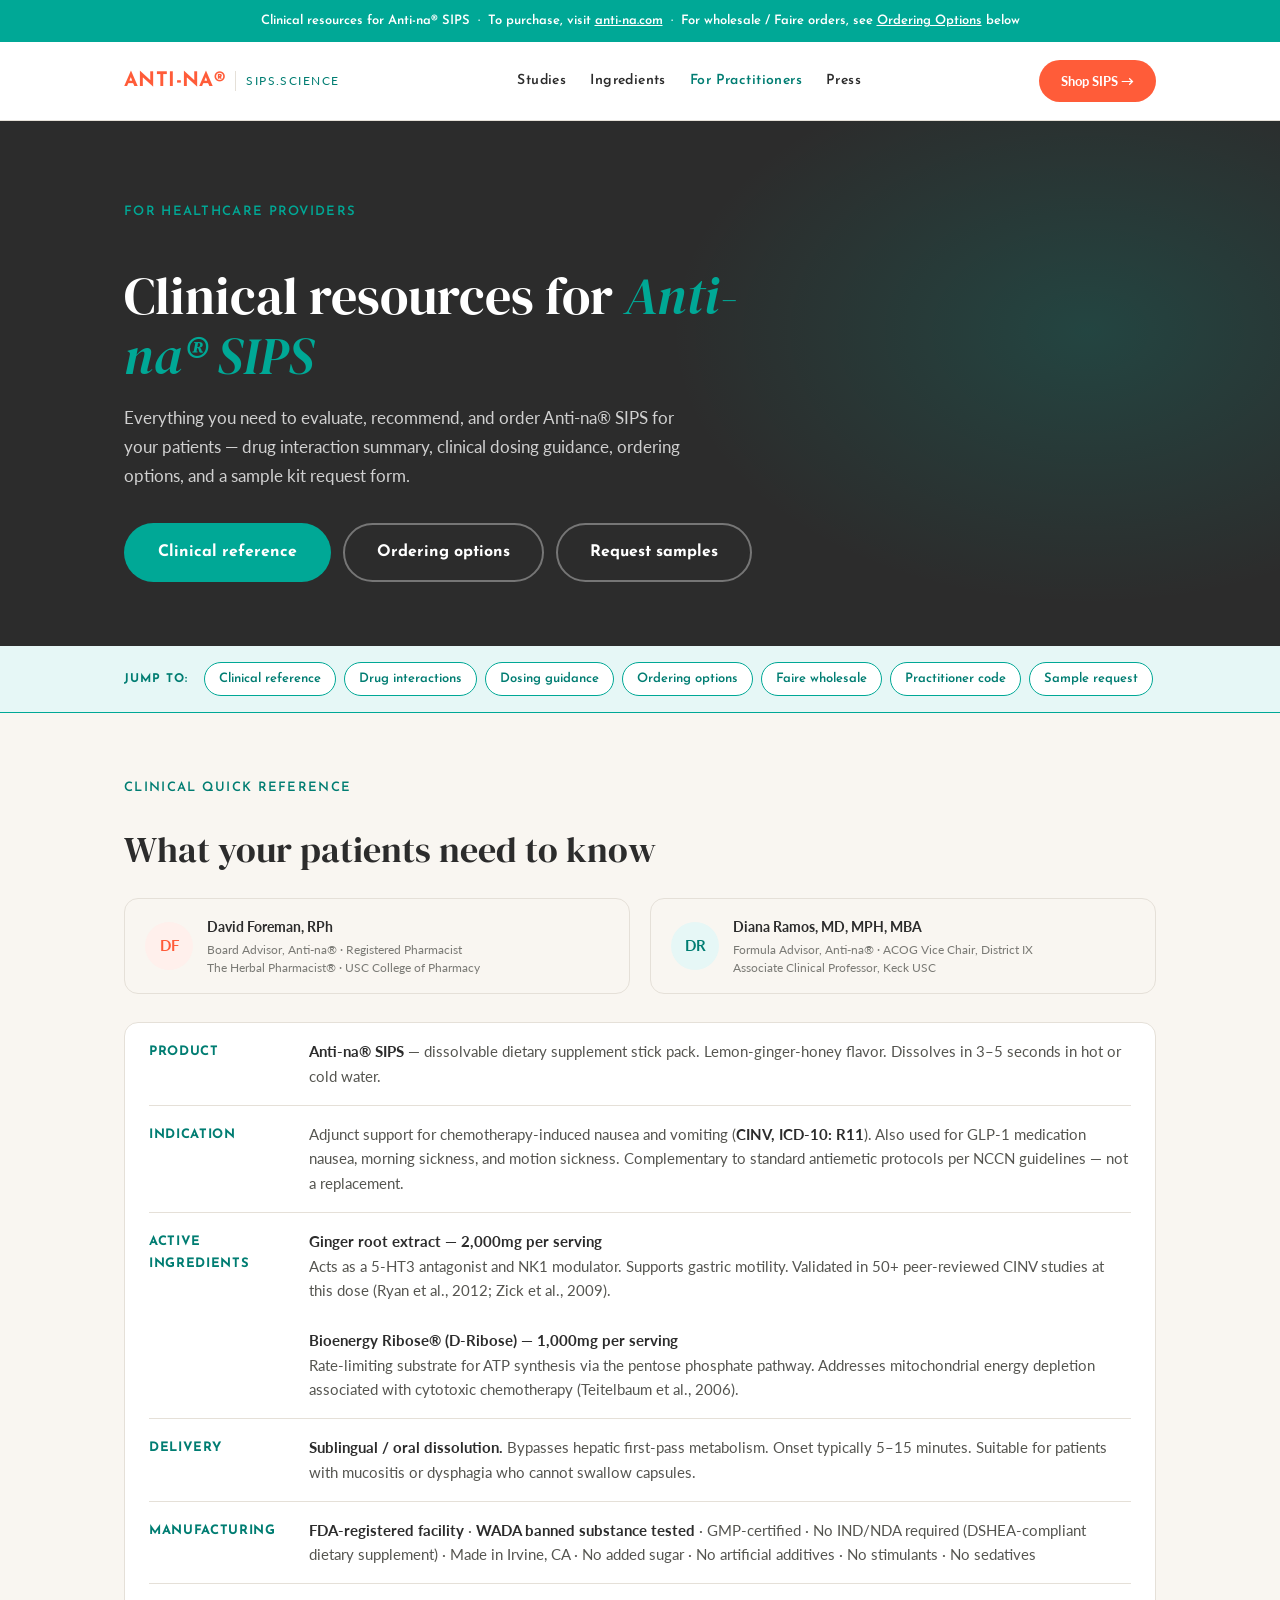
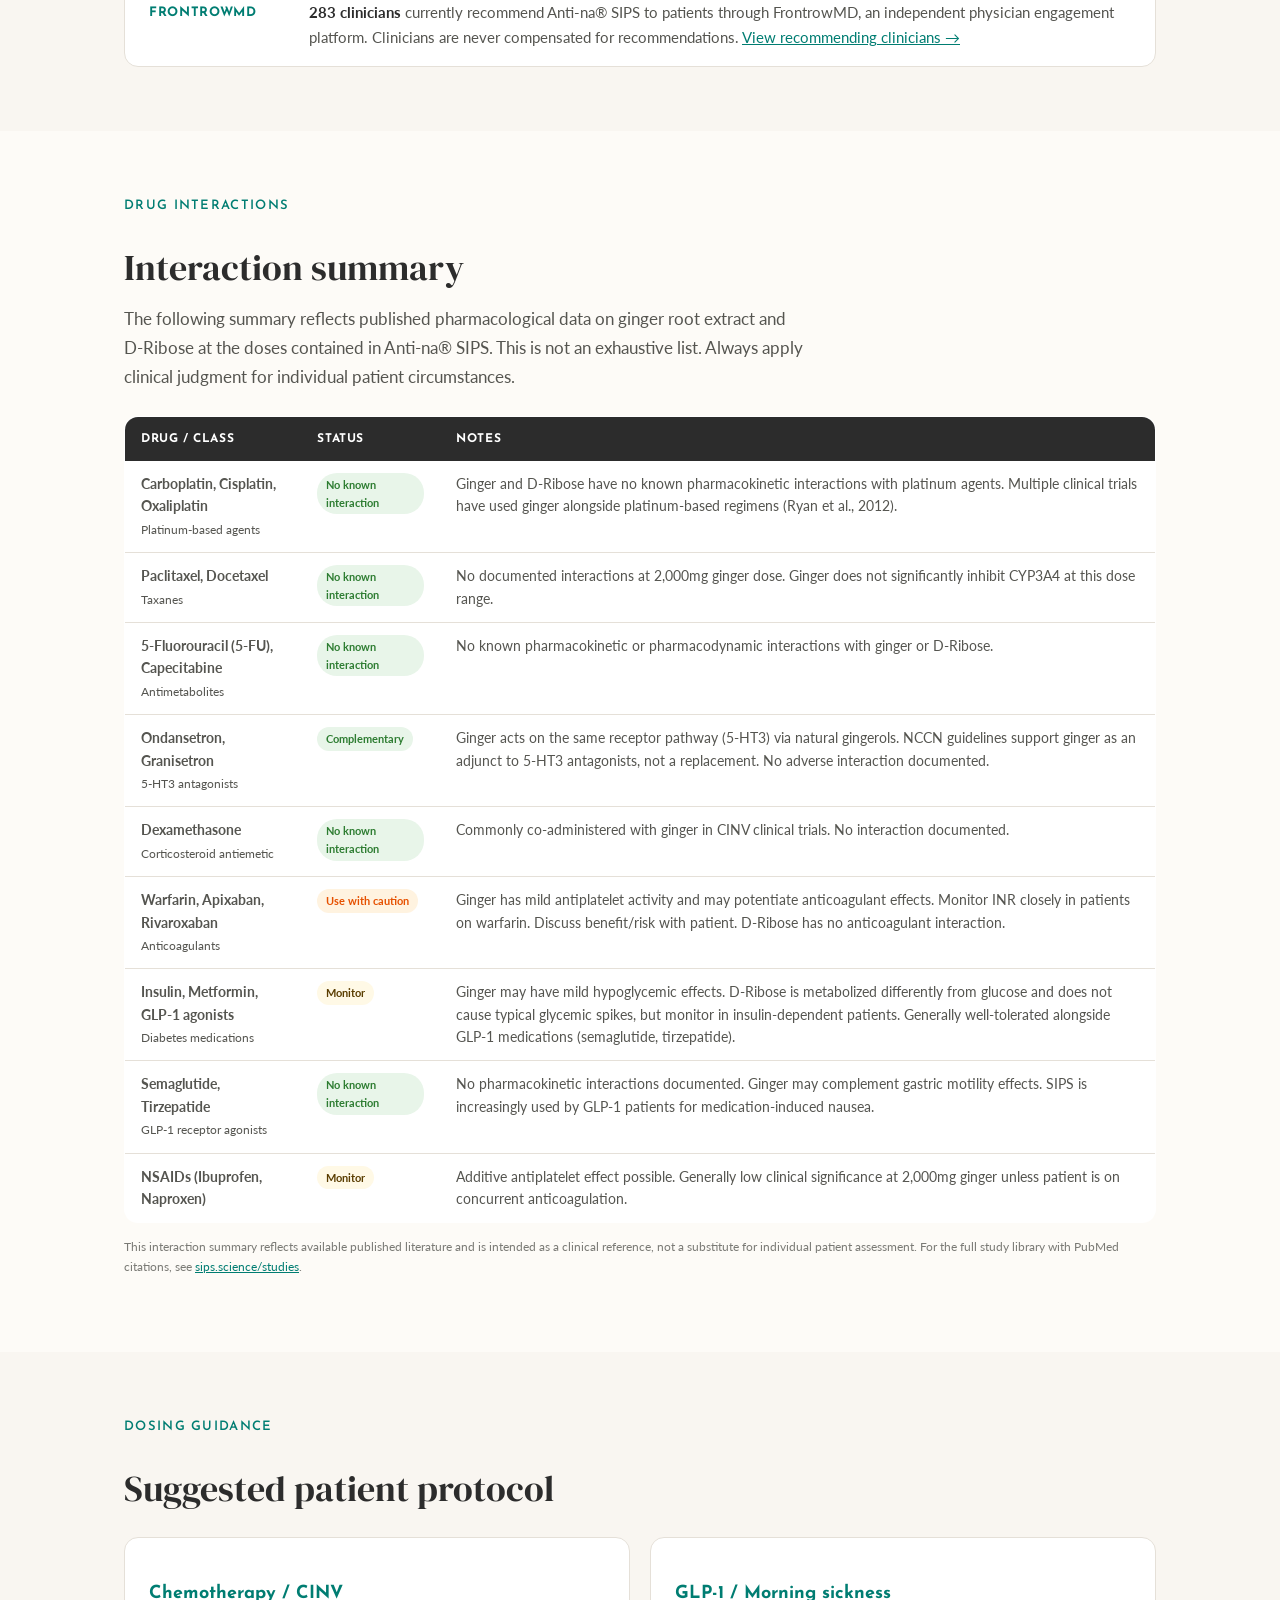
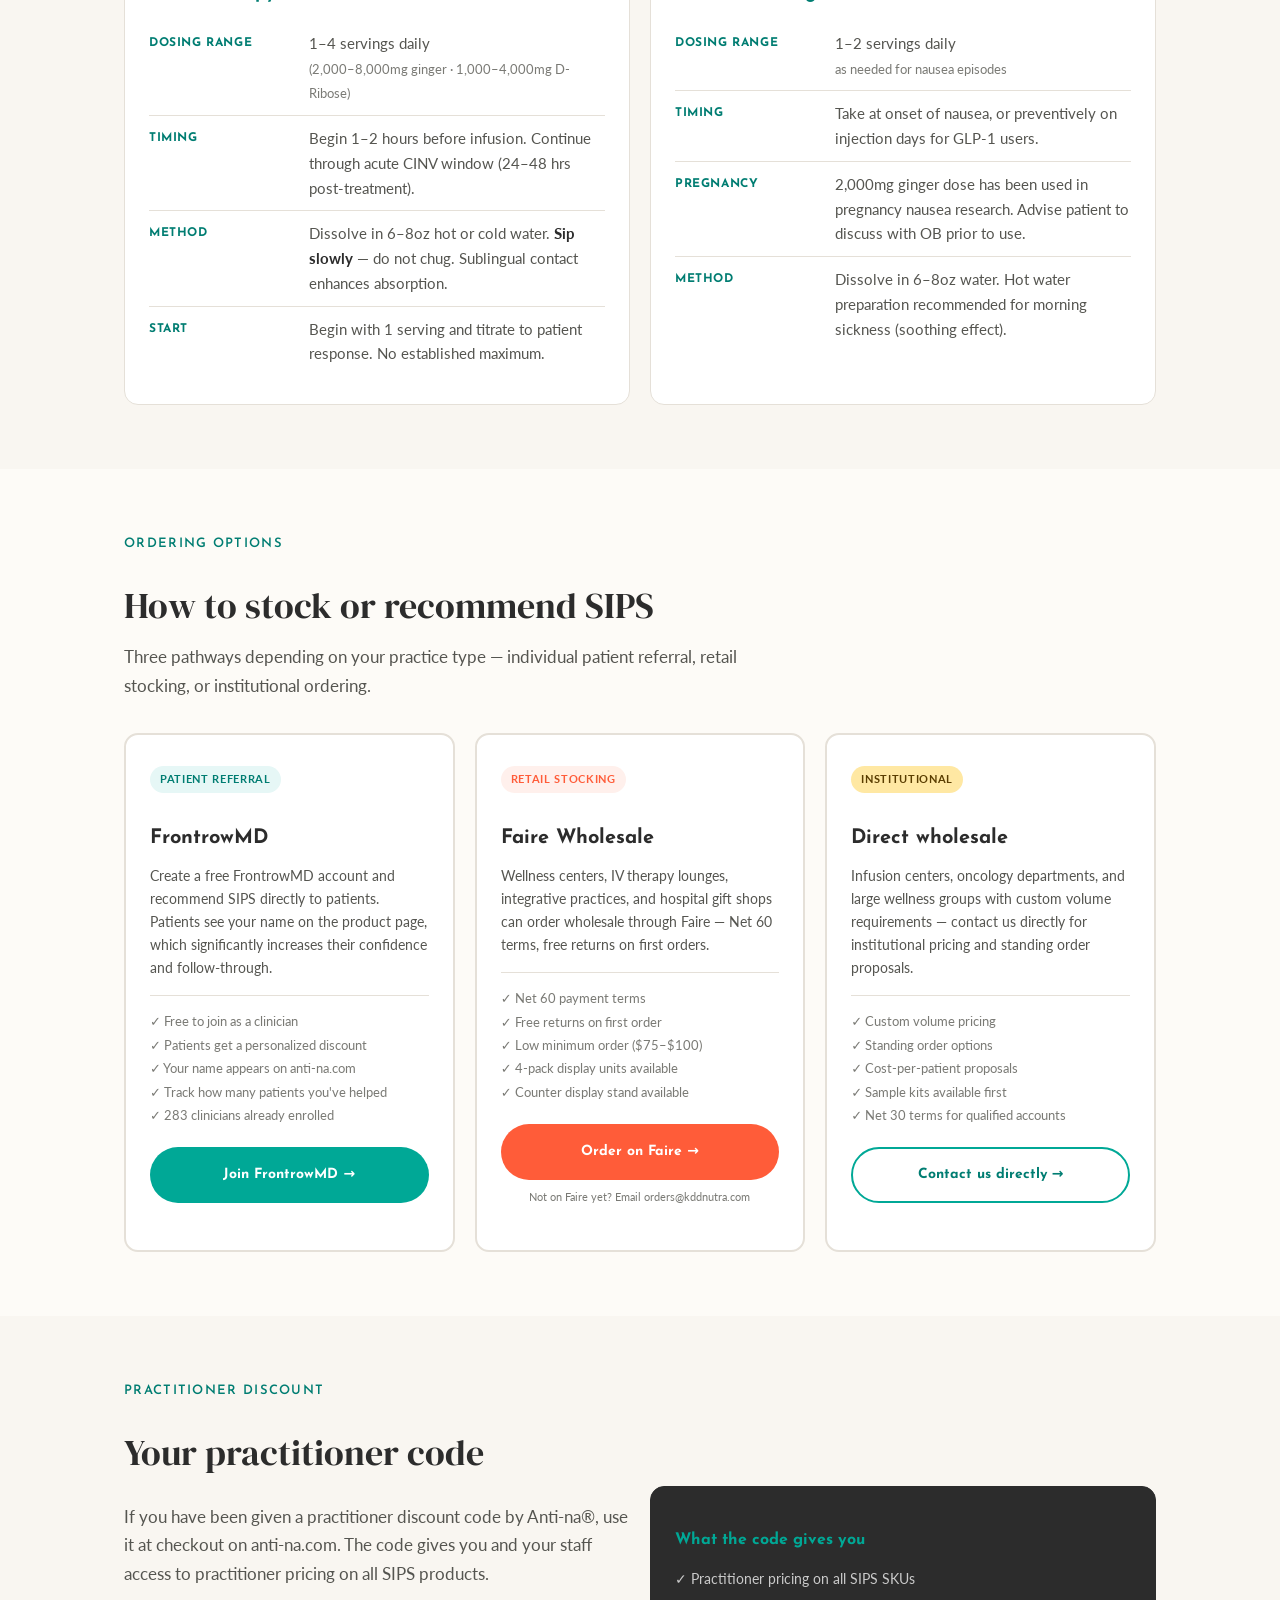
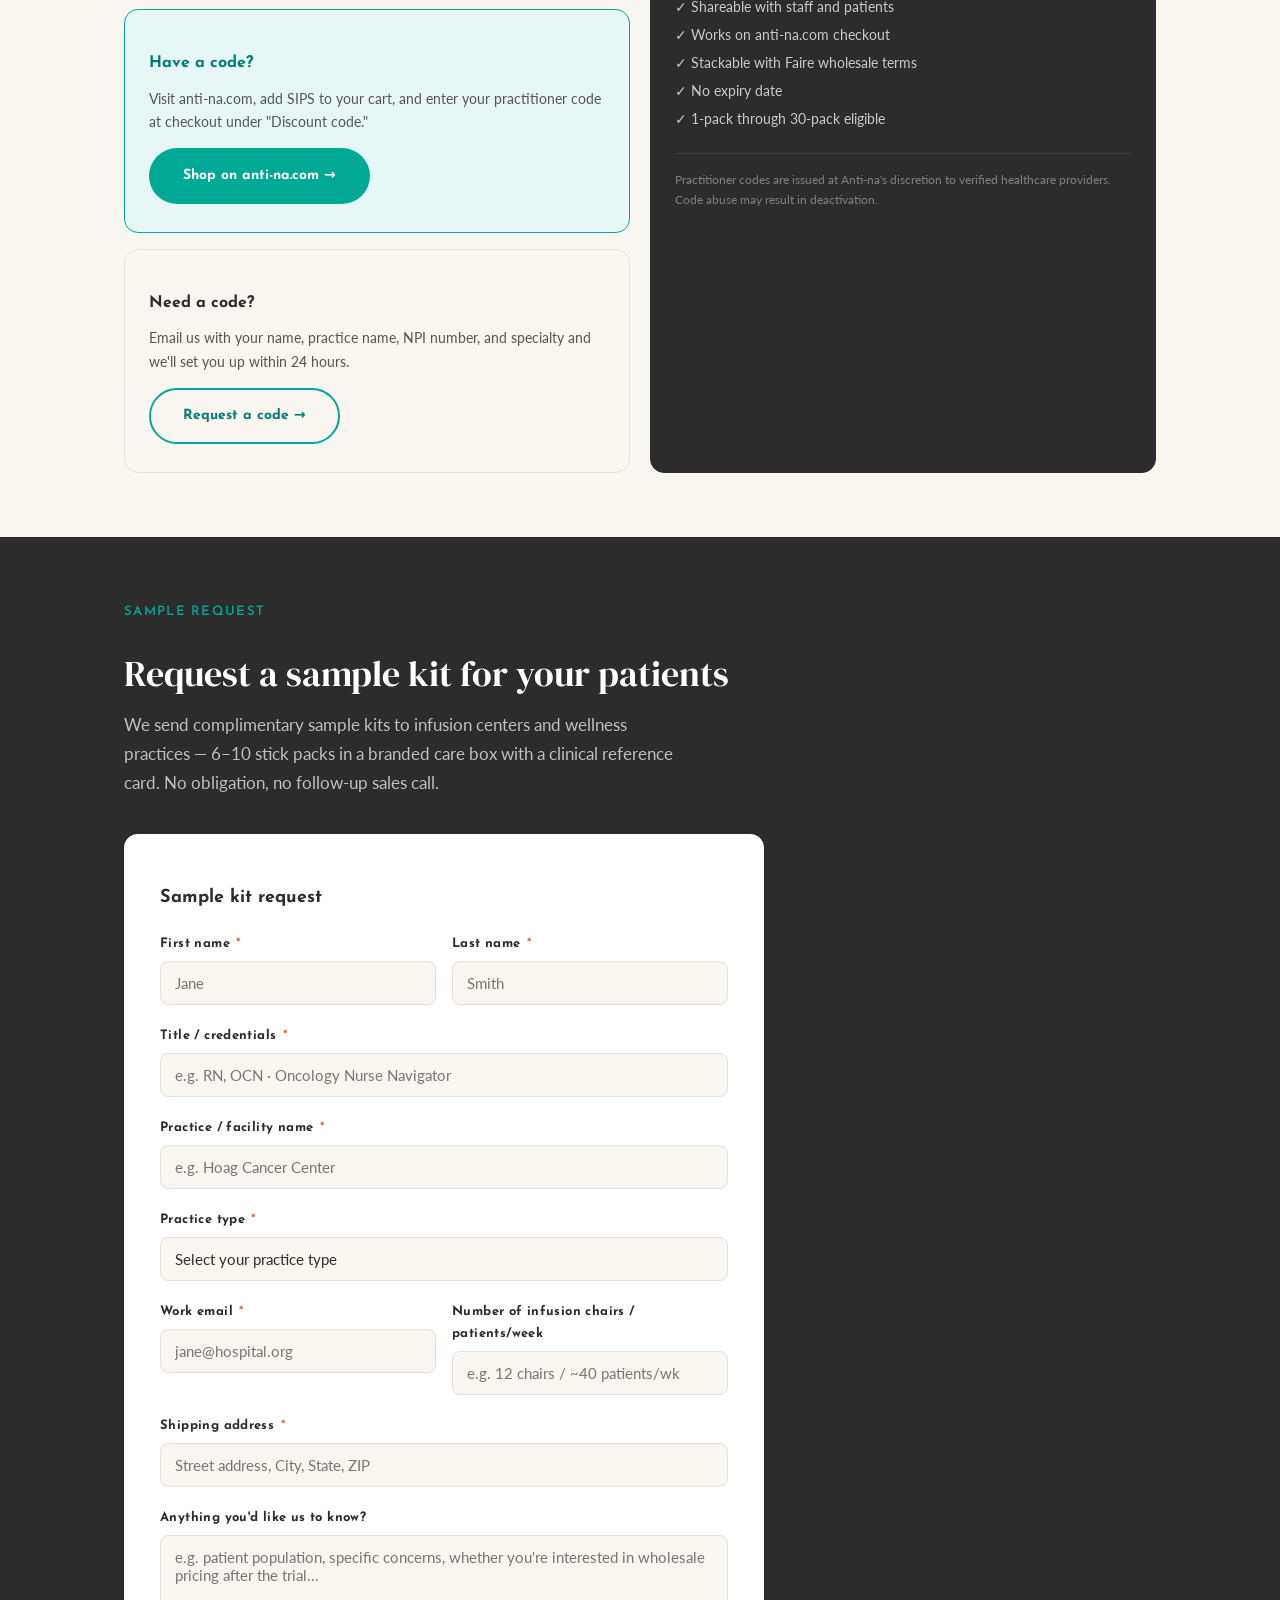
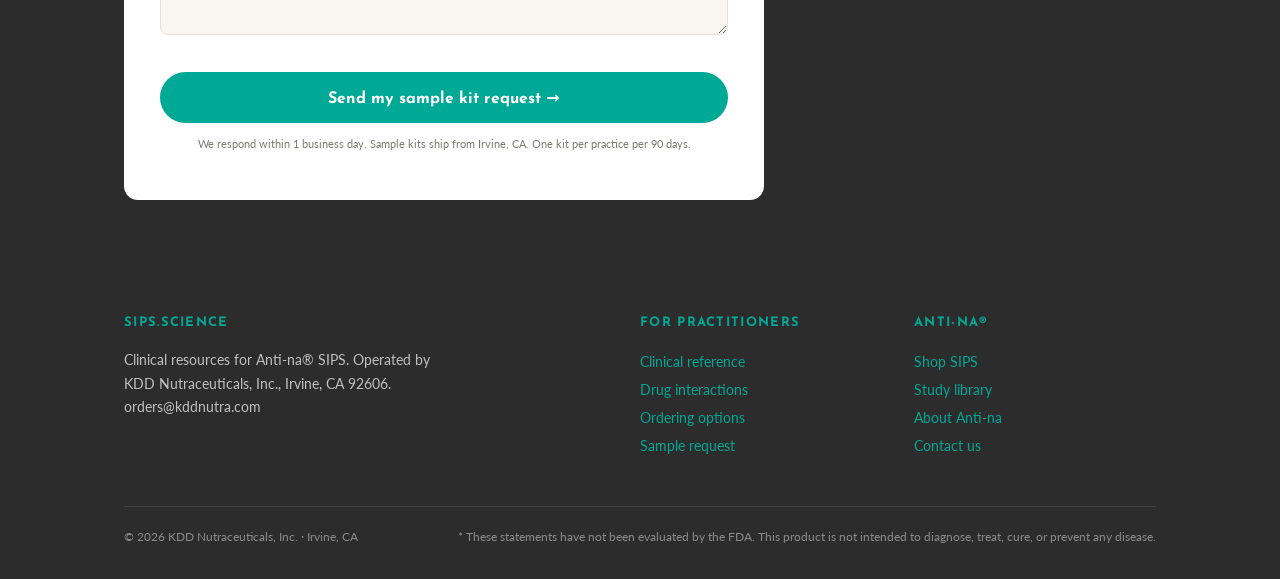
==== pages/for-practitioners.html @ 529b6b03 "Rename for-practitioners.html to pages/for-practitioners.html" ====
<!DOCTYPE html>
<html lang="en">
<head>
<meta charset="UTF-8">
<meta name="viewport" content="width=device-width, initial-scale=1.0">
<title>For Healthcare Practitioners | Anti-na® SIPS Clinical Resources | sips.science</title>
<meta name="description" content="Clinical quick reference, drug interaction summary, dosing guidance, and sample request for Anti-na® SIPS. For oncology nurses, integrative medicine practitioners, and infusion center staff.">
<link rel="canonical" href="https://sips.science/pages/for-practitioners.html">
<meta property="og:title" content="For Healthcare Practitioners | sips.science">
<meta property="og:description" content="Clinical resources for Anti-na® SIPS — drug interactions, dosing guidance, practitioner discount codes, and sample requests for infusion centers and wellness practices.">
<meta property="og:url" content="https://sips.science/pages/for-practitioners.html">
<link rel="preconnect" href="https://fonts.googleapis.com">
<link rel="preconnect" href="https://fonts.gstatic.com" crossorigin>
<link href="https://fonts.googleapis.com/css2?family=DM+Serif+Display:ital@0;1&family=Josefin+Sans:wght@400;600;700&family=Lato:wght@400;700&display=swap" rel="stylesheet">
<link rel="stylesheet" href="../css/brand.css">

<script type="application/ld+json">
{
  "@context": "https://schema.org",
  "@type": "MedicalWebPage",
  "name": "Anti-na SIPS Practitioner Resources",
  "url": "https://sips.science/pages/for-practitioners.html",
  "description": "Clinical reference page for healthcare providers recommending Anti-na SIPS for chemotherapy-induced nausea and fatigue (CINV). Includes dosing, drug interactions, and sample request.",
  "about": {
    "@type": "MedicalCondition",
    "name": "Chemotherapy-induced nausea and vomiting",
    "alternateName": "CINV",
    "code": { "@type": "MedicalCode", "code": "R11", "codingSystem": "ICD-10" }
  },
  "audience": {
    "@type": "MedicalAudience",
    "audienceType": "Clinician"
  }
}
</script>

<style>
  /* ── HERO ── */
  .prac-hero {
    background: var(--charcoal);
    color: var(--white);
    padding: 80px 0 64px;
    position: relative;
    overflow: hidden;
  }
  .prac-hero::before {
    content: '';
    position: absolute; inset: 0;
    background: radial-gradient(ellipse 50% 80% at 85% 40%, rgba(0,168,150,.2) 0%, transparent 65%);
    pointer-events: none;
  }
  .prac-hero h1 {
    color: var(--white);
    font-size: clamp(34px, 5vw, 52px);
    max-width: 680px;
    margin-bottom: 18px;
  }
  .prac-hero h1 em { color: var(--teal); font-style: italic; }
  .prac-hero p {
    font-size: 17px;
    color: rgba(255,255,255,.78);
    max-width: 580px;
    line-height: 1.7;
    margin-bottom: 32px;
  }
  .prac-hero__ctas { display: flex; gap: 12px; flex-wrap: wrap; }

  /* ── QUICK JUMP NAV ── */
  .jump-nav {
    background: var(--teal-light);
    border-bottom: 1px solid var(--teal);
    padding: 16px 0;
  }
  .jump-nav__inner {
    max-width: var(--max-width);
    margin: 0 auto;
    padding: 0 24px;
    display: flex;
    gap: 8px;
    flex-wrap: wrap;
    align-items: center;
  }
  .jump-nav__label {
    font-family: var(--font-sans);
    font-size: 12px;
    font-weight: 700;
    letter-spacing: .08em;
    text-transform: uppercase;
    color: var(--teal-dark);
    margin-right: 8px;
    white-space: nowrap;
  }
  .jump-nav a {
    font-family: var(--font-sans);
    font-size: 13px;
    font-weight: 600;
    color: var(--teal-dark);
    text-decoration: none;
    background: var(--white);
    border: 1px solid var(--teal);
    padding: 5px 14px;
    border-radius: 20px;
    white-space: nowrap;
    transition: all .15s;
  }
  .jump-nav a:hover { background: var(--teal); color: var(--white); }

  /* ── CLINICAL REFERENCE TABLE ── */
  .ref-table { width: 100%; }
  .ref-row {
    display: grid;
    grid-template-columns: 160px 1fr;
    gap: 0;
    border-bottom: 1px solid var(--rule);
    padding: 16px 0;
  }
  .ref-row:last-child { border-bottom: none; }
  .ref-label {
    font-family: var(--font-sans);
    font-size: 13px;
    font-weight: 700;
    color: var(--teal-dark);
    text-transform: uppercase;
    letter-spacing: .05em;
    padding-top: 2px;
    padding-right: 16px;
  }
  .ref-val {
    font-size: 15px;
    color: var(--mid);
    line-height: 1.65;
  }
  .ref-val strong { color: var(--charcoal); }
  @media (max-width: 560px) {
    .ref-row { grid-template-columns: 1fr; gap: 4px; }
  }

  /* ── DRUG INTERACTION TABLE ── */
  .interaction-table {
    width: 100%;
    border-collapse: collapse;
    font-size: 14px;
    background: var(--white);
    border-radius: var(--radius);
    overflow: hidden;
    border: 1.5px solid var(--rule);
  }
  .interaction-table th {
    background: var(--charcoal);
    color: var(--white);
    padding: 12px 16px;
    text-align: left;
    font-family: var(--font-sans);
    font-size: 12px;
    font-weight: 700;
    letter-spacing: .05em;
    text-transform: uppercase;
  }
  .interaction-table td {
    padding: 12px 16px;
    border-bottom: 1px solid var(--rule);
    color: var(--mid);
    vertical-align: top;
    line-height: 1.6;
  }
  .interaction-table tr:last-child td { border-bottom: none; }
  .status-safe {
    display: inline-block;
    background: #E8F5E9;
    color: #2E7D32;
    font-size: 11px;
    font-weight: 700;
    padding: 3px 9px;
    border-radius: 20px;
  }
  .status-caution {
    display: inline-block;
    background: #FFF3E0;
    color: #E65100;
    font-size: 11px;
    font-weight: 700;
    padding: 3px 9px;
    border-radius: 20px;
  }
  .status-monitor {
    display: inline-block;
    background: #FFF9E6;
    color: #5A3D00;
    font-size: 11px;
    font-weight: 700;
    padding: 3px 9px;
    border-radius: 20px;
  }

  /* ── ORDERING OPTIONS ── */
  .order-card {
    border: 2px solid var(--rule);
    border-radius: var(--radius);
    padding: 28px 24px;
    background: var(--white);
    transition: border-color .18s, box-shadow .18s;
  }
  .order-card:hover {
    border-color: var(--teal);
    box-shadow: 0 6px 24px rgba(0,168,150,.1);
  }
  .order-card__badge {
    display: inline-block;
    font-size: 11px;
    font-weight: 700;
    letter-spacing: .06em;
    text-transform: uppercase;
    padding: 4px 10px;
    border-radius: 20px;
    margin-bottom: 14px;
  }
  .order-card__badge--teal { background: var(--teal-light); color: var(--teal-dark); }
  .order-card__badge--orange { background: var(--orange-light); color: var(--orange); }
  .order-card__badge--yellow { background: var(--yellow); color: #5A3D00; }
  .order-card h3 {
    font-size: 20px;
    margin-bottom: 8px;
    font-family: var(--font-sans);
    font-weight: 700;
  }
  .order-card p {
    font-size: 14px;
    color: var(--mid);
    line-height: 1.65;
    margin-bottom: 16px;
  }
  .order-card__details {
    font-size: 13px;
    color: var(--muted);
    line-height: 1.8;
    margin-bottom: 20px;
    padding-top: 14px;
    border-top: 1px solid var(--rule);
  }

  /* ── SAMPLE REQUEST FORM ── */
  .form-section {
    background: var(--charcoal);
    color: var(--white);
    padding: 64px 0;
  }
  .form-wrap {
    background: var(--white);
    border-radius: var(--radius);
    padding: 36px;
    max-width: 640px;
  }
  .form-group {
    margin-bottom: 20px;
  }
  .form-label {
    display: block;
    font-family: var(--font-sans);
    font-size: 13px;
    font-weight: 700;
    color: var(--charcoal);
    margin-bottom: 6px;
    letter-spacing: .03em;
  }
  .form-label .req { color: var(--orange); margin-left: 2px; }
  .form-input, .form-select, .form-textarea {
    width: 100%;
    padding: 12px 14px;
    font-family: var(--font-body);
    font-size: 15px;
    color: var(--charcoal);
    background: var(--cream);
    border: 1.5px solid var(--rule);
    border-radius: var(--radius-sm);
    outline: none;
    transition: border-color .15s;
    -webkit-appearance: none;
  }
  .form-input:focus, .form-select:focus, .form-textarea:focus {
    border-color: var(--teal);
  }
  .form-textarea { min-height: 100px; resize: vertical; }
  .form-grid { display: grid; grid-template-columns: 1fr 1fr; gap: 16px; }
  @media (max-width: 560px) { .form-grid { grid-template-columns: 1fr; } }
  .form-note {
    font-size: 12px;
    color: var(--muted);
    margin-top: 6px;
    line-height: 1.5;
  }
  .form-submit {
    width: 100%;
    padding: 16px;
    background: var(--teal);
    color: var(--white);
    font-family: var(--font-sans);
    font-size: 16px;
    font-weight: 700;
    border: none;
    border-radius: 60px;
    cursor: pointer;
    transition: background .18s;
    margin-top: 8px;
  }
  .form-submit:hover { background: var(--teal-dark); }
  .form-disclaimer {
    font-size: 11px;
    color: var(--muted);
    text-align: center;
    margin-top: 12px;
    line-height: 1.6;
  }

  /* ── ADVISOR COMPACT ── */
  .advisor-compact {
    display: flex;
    gap: 14px;
    align-items: center;
    padding: 16px 20px;
    background: var(--cream);
    border-radius: var(--radius);
    border: 1px solid var(--rule);
  }
  .advisor-compact__avatar {
    width: 48px; height: 48px;
    border-radius: 50%;
    display: flex; align-items: center; justify-content: center;
    font-weight: 700; font-size: 15px; flex-shrink: 0;
  }
  .advisor-compact__name { font-weight: 700; font-size: 14px; margin-bottom: 2px; }
  .advisor-compact__title { font-size: 12px; color: var(--muted); line-height: 1.5; }
</style>
</head>
<body>

<div class="cross-domain-banner">
  Clinical resources for Anti-na® SIPS &nbsp;·&nbsp; To purchase, visit <a href="https://anti-na.com">anti-na.com</a> &nbsp;·&nbsp; For wholesale / Faire orders, see <a href="#ordering">Ordering Options</a> below
</div>

<header class="site-header">
  <div class="site-header__inner">
    <a href="../index.html" class="site-header__logo">
      ANTI-NA®
      <span class="sub">sips.science</span>
    </a>
    <nav class="site-header__nav">
      <a href="studies.html">Studies</a>
      <a href="ingredients.html">Ingredients</a>
      <a href="for-practitioners.html" style="color:var(--teal-dark)">For Practitioners</a>
      <a href="press.html">Press</a>
    </nav>
    <a href="https://anti-na.com/products/anti-na-sips" class="site-header__cta">Shop SIPS →</a>
  </div>
</header>

<!-- HERO -->
<section class="prac-hero">
  <div class="container">
    <span class="eyebrow" style="color:var(--teal)">For healthcare providers</span>
    <h1>Clinical resources for <em>Anti-na® SIPS</em></h1>
    <p>
      Everything you need to evaluate, recommend, and order Anti-na® SIPS for your patients — drug interaction summary, clinical dosing guidance, ordering options, and a sample kit request form.
    </p>
    <div class="prac-hero__ctas">
      <a href="#clinical-reference" class="btn btn--teal">Clinical reference</a>
      <a href="#ordering" class="btn" style="background:transparent;border:2px solid rgba(255,255,255,.35);color:#fff">Ordering options</a>
      <a href="#sample-request" class="btn" style="background:transparent;border:2px solid rgba(255,255,255,.35);color:#fff">Request samples</a>
    </div>
  </div>
</section>

<!-- QUICK JUMP NAV -->
<div class="jump-nav">
  <div class="jump-nav__inner">
    <span class="jump-nav__label">Jump to:</span>
    <a href="#clinical-reference">Clinical reference</a>
    <a href="#drug-interactions">Drug interactions</a>
    <a href="#dosing">Dosing guidance</a>
    <a href="#ordering">Ordering options</a>
    <a href="#faire">Faire wholesale</a>
    <a href="#practitioner-code">Practitioner code</a>
    <a href="#sample-request">Sample request</a>
  </div>
</div>

<!-- CLINICAL REFERENCE -->
<section class="section" id="clinical-reference">
  <div class="container">
    <span class="eyebrow eyebrow--teal">Clinical quick reference</span>
    <h2 style="font-size:36px; margin-bottom:28px;">What your patients need to know</h2>

    <div class="grid-2" style="margin-bottom:28px;">
      <div class="advisor-compact">
        <div class="advisor-compact__avatar" style="background:var(--orange-light);color:var(--orange)">DF</div>
        <div>
          <div class="advisor-compact__name">David Foreman, RPh</div>
          <div class="advisor-compact__title">Board Advisor, Anti-na® · Registered Pharmacist<br>The Herbal Pharmacist® · USC College of Pharmacy</div>
        </div>
      </div>
      <div class="advisor-compact">
        <div class="advisor-compact__avatar" style="background:var(--teal-light);color:var(--teal-dark)">DR</div>
        <div>
          <div class="advisor-compact__name">Diana Ramos, MD, MPH, MBA</div>
          <div class="advisor-compact__title">Formula Advisor, Anti-na® · ACOG Vice Chair, District IX<br>Associate Clinical Professor, Keck USC</div>
        </div>
      </div>
    </div>

    <div class="card" style="padding:0 24px;">
      <div class="ref-table">
        <div class="ref-row">
          <div class="ref-label">Product</div>
          <div class="ref-val"><strong>Anti-na® SIPS</strong> — dissolvable dietary supplement stick pack. Lemon-ginger-honey flavor. Dissolves in 3–5 seconds in hot or cold water.</div>
        </div>
        <div class="ref-row">
          <div class="ref-label">Indication</div>
          <div class="ref-val">Adjunct support for chemotherapy-induced nausea and vomiting (<strong>CINV, ICD-10: R11</strong>). Also used for GLP-1 medication nausea, morning sickness, and motion sickness. Complementary to standard antiemetic protocols per NCCN guidelines — not a replacement.</div>
        </div>
        <div class="ref-row">
          <div class="ref-label">Active ingredients</div>
          <div class="ref-val">
            <strong>Ginger root extract — 2,000mg per serving</strong><br>
            Acts as a 5-HT3 antagonist and NK1 modulator. Supports gastric motility. Validated in 50+ peer-reviewed CINV studies at this dose (Ryan et al., 2012; Zick et al., 2009).<br><br>
            <strong>Bioenergy Ribose® (D-Ribose) — 1,000mg per serving</strong><br>
            Rate-limiting substrate for ATP synthesis via the pentose phosphate pathway. Addresses mitochondrial energy depletion associated with cytotoxic chemotherapy (Teitelbaum et al., 2006).
          </div>
        </div>
        <div class="ref-row">
          <div class="ref-label">Delivery</div>
          <div class="ref-val"><strong>Sublingual / oral dissolution.</strong> Bypasses hepatic first-pass metabolism. Onset typically 5–15 minutes. Suitable for patients with mucositis or dysphagia who cannot swallow capsules.</div>
        </div>
        <div class="ref-row">
          <div class="ref-label">Manufacturing</div>
          <div class="ref-val"><strong>FDA-registered facility</strong> · <strong>WADA banned substance tested</strong> · GMP-certified · No IND/NDA required (DSHEA-compliant dietary supplement) · Made in Irvine, CA · No added sugar · No artificial additives · No stimulants · No sedatives</div>
        </div>
        <div class="ref-row">
          <div class="ref-label">FrontrowMD</div>
          <div class="ref-val"><strong>283 clinicians</strong> currently recommend Anti-na® SIPS to patients through FrontrowMD, an independent physician engagement platform. Clinicians are never compensated for recommendations. <a href="https://anti-na.com/products/anti-na-sips" style="color:var(--teal-dark)">View recommending clinicians →</a></div>
        </div>
      </div>
    </div>
  </div>
</section>

<!-- DRUG INTERACTIONS -->
<section class="section" id="drug-interactions" style="background:var(--cream-2)">
  <div class="container">
    <span class="eyebrow eyebrow--teal">Drug interactions</span>
    <h2 style="font-size:36px; margin-bottom:12px;">Interaction summary</h2>
    <p style="color:var(--mid); margin-bottom:24px; max-width:680px;">The following summary reflects published pharmacological data on ginger root extract and D-Ribose at the doses contained in Anti-na® SIPS. This is not an exhaustive list. Always apply clinical judgment for individual patient circumstances.</p>

    <div style="overflow-x:auto;">
      <table class="interaction-table">
        <thead>
          <tr>
            <th>Drug / Class</th>
            <th>Status</th>
            <th>Notes</th>
          </tr>
        </thead>
        <tbody>
          <tr>
            <td><strong>Carboplatin, Cisplatin, Oxaliplatin</strong><br><small>Platinum-based agents</small></td>
            <td><span class="status-safe">No known interaction</span></td>
            <td>Ginger and D-Ribose have no known pharmacokinetic interactions with platinum agents. Multiple clinical trials have used ginger alongside platinum-based regimens (Ryan et al., 2012).</td>
          </tr>
          <tr>
            <td><strong>Paclitaxel, Docetaxel</strong><br><small>Taxanes</small></td>
            <td><span class="status-safe">No known interaction</span></td>
            <td>No documented interactions at 2,000mg ginger dose. Ginger does not significantly inhibit CYP3A4 at this dose range.</td>
          </tr>
          <tr>
            <td><strong>5-Fluorouracil (5-FU), Capecitabine</strong><br><small>Antimetabolites</small></td>
            <td><span class="status-safe">No known interaction</span></td>
            <td>No known pharmacokinetic or pharmacodynamic interactions with ginger or D-Ribose.</td>
          </tr>
          <tr>
            <td><strong>Ondansetron, Granisetron</strong><br><small>5-HT3 antagonists</small></td>
            <td><span class="status-safe">Complementary</span></td>
            <td>Ginger acts on the same receptor pathway (5-HT3) via natural gingerols. NCCN guidelines support ginger as an adjunct to 5-HT3 antagonists, not a replacement. No adverse interaction documented.</td>
          </tr>
          <tr>
            <td><strong>Dexamethasone</strong><br><small>Corticosteroid antiemetic</small></td>
            <td><span class="status-safe">No known interaction</span></td>
            <td>Commonly co-administered with ginger in CINV clinical trials. No interaction documented.</td>
          </tr>
          <tr>
            <td><strong>Warfarin, Apixaban, Rivaroxaban</strong><br><small>Anticoagulants</small></td>
            <td><span class="status-caution">Use with caution</span></td>
            <td>Ginger has mild antiplatelet activity and may potentiate anticoagulant effects. Monitor INR closely in patients on warfarin. Discuss benefit/risk with patient. D-Ribose has no anticoagulant interaction.</td>
          </tr>
          <tr>
            <td><strong>Insulin, Metformin, GLP-1 agonists</strong><br><small>Diabetes medications</small></td>
            <td><span class="status-monitor">Monitor</span></td>
            <td>Ginger may have mild hypoglycemic effects. D-Ribose is metabolized differently from glucose and does not cause typical glycemic spikes, but monitor in insulin-dependent patients. Generally well-tolerated alongside GLP-1 medications (semaglutide, tirzepatide).</td>
          </tr>
          <tr>
            <td><strong>Semaglutide, Tirzepatide</strong><br><small>GLP-1 receptor agonists</small></td>
            <td><span class="status-safe">No known interaction</span></td>
            <td>No pharmacokinetic interactions documented. Ginger may complement gastric motility effects. SIPS is increasingly used by GLP-1 patients for medication-induced nausea.</td>
          </tr>
          <tr>
            <td><strong>NSAIDs (Ibuprofen, Naproxen)</strong></td>
            <td><span class="status-monitor">Monitor</span></td>
            <td>Additive antiplatelet effect possible. Generally low clinical significance at 2,000mg ginger unless patient is on concurrent anticoagulation.</td>
          </tr>
        </tbody>
      </table>
    </div>
    <p style="font-size:12px; color:var(--muted); margin-top:14px; line-height:1.6;">This interaction summary reflects available published literature and is intended as a clinical reference, not a substitute for individual patient assessment. For the full study library with PubMed citations, see <a href="studies.html" style="color:var(--teal-dark)">sips.science/studies</a>.</p>
  </div>
</section>

<!-- DOSING GUIDANCE -->
<section class="section" id="dosing">
  <div class="container">
    <span class="eyebrow eyebrow--teal">Dosing guidance</span>
    <h2 style="font-size:36px; margin-bottom:28px;">Suggested patient protocol</h2>
    <div class="grid-2">
      <div class="card">
        <h3 style="font-family:var(--font-sans);font-weight:700;font-size:18px;margin-bottom:16px;color:var(--teal-dark)">Chemotherapy / CINV</h3>
        <div class="ref-table" style="font-size:14px;">
          <div class="ref-row" style="padding:10px 0">
            <div class="ref-label" style="font-size:12px;">Dosing range</div>
            <div class="ref-val">1–4 servings daily<br><small style="color:var(--muted)">(2,000–8,000mg ginger · 1,000–4,000mg D-Ribose)</small></div>
          </div>
          <div class="ref-row" style="padding:10px 0">
            <div class="ref-label" style="font-size:12px;">Timing</div>
            <div class="ref-val">Begin 1–2 hours before infusion. Continue through acute CINV window (24–48 hrs post-treatment).</div>
          </div>
          <div class="ref-row" style="padding:10px 0">
            <div class="ref-label" style="font-size:12px;">Method</div>
            <div class="ref-val">Dissolve in 6–8oz hot or cold water. <strong>Sip slowly</strong> — do not chug. Sublingual contact enhances absorption.</div>
          </div>
          <div class="ref-row" style="padding:10px 0;border:none">
            <div class="ref-label" style="font-size:12px;">Start</div>
            <div class="ref-val">Begin with 1 serving and titrate to patient response. No established maximum.</div>
          </div>
        </div>
      </div>
      <div class="card">
        <h3 style="font-family:var(--font-sans);font-weight:700;font-size:18px;margin-bottom:16px;color:var(--teal-dark)">GLP-1 / Morning sickness</h3>
        <div class="ref-table" style="font-size:14px;">
          <div class="ref-row" style="padding:10px 0">
            <div class="ref-label" style="font-size:12px;">Dosing range</div>
            <div class="ref-val">1–2 servings daily<br><small style="color:var(--muted)">as needed for nausea episodes</small></div>
          </div>
          <div class="ref-row" style="padding:10px 0">
            <div class="ref-label" style="font-size:12px;">Timing</div>
            <div class="ref-val">Take at onset of nausea, or preventively on injection days for GLP-1 users.</div>
          </div>
          <div class="ref-row" style="padding:10px 0">
            <div class="ref-label" style="font-size:12px;">Pregnancy</div>
            <div class="ref-val">2,000mg ginger dose has been used in pregnancy nausea research. Advise patient to discuss with OB prior to use.</div>
          </div>
          <div class="ref-row" style="padding:10px 0;border:none">
            <div class="ref-label" style="font-size:12px;">Method</div>
            <div class="ref-val">Dissolve in 6–8oz water. Hot water preparation recommended for morning sickness (soothing effect).</div>
          </div>
        </div>
      </div>
    </div>
  </div>
</section>

<!-- ORDERING OPTIONS -->
<section class="section" id="ordering" style="background:var(--cream-2)">
  <div class="container">
    <span class="eyebrow eyebrow--teal">Ordering options</span>
    <h2 style="font-size:36px; margin-bottom:12px;">How to stock or recommend SIPS</h2>
    <p style="color:var(--mid); margin-bottom:32px; max-width:640px;">Three pathways depending on your practice type — individual patient referral, retail stocking, or institutional ordering.</p>

    <div class="grid-3">

      <div class="order-card">
        <span class="order-card__badge order-card__badge--teal">Patient referral</span>
        <h3>FrontrowMD</h3>
        <p>Create a free FrontrowMD account and recommend SIPS directly to patients. Patients see your name on the product page, which significantly increases their confidence and follow-through.</p>
        <div class="order-card__details">
          ✓ Free to join as a clinician<br>
          ✓ Patients get a personalized discount<br>
          ✓ Your name appears on anti-na.com<br>
          ✓ Track how many patients you've helped<br>
          ✓ 283 clinicians already enrolled
        </div>
        <a href="https://www.thefrontrowhealth.com" class="btn btn--teal" target="_blank" rel="noopener" style="width:100%;justify-content:center;font-size:14px;">Join FrontrowMD →</a>
      </div>

      <div class="order-card" id="faire">
        <span class="order-card__badge order-card__badge--orange">Retail stocking</span>
        <h3>Faire Wholesale</h3>
        <p>Wellness centers, IV therapy lounges, integrative practices, and hospital gift shops can order wholesale through Faire — Net 60 terms, free returns on first orders.</p>
        <div class="order-card__details">
          ✓ Net 60 payment terms<br>
          ✓ Free returns on first order<br>
          ✓ Low minimum order ($75–$100)<br>
          ✓ 4-pack display units available<br>
          ✓ Counter display stand available
        </div>
        <a href="https://www.faire.com/brand/b_anti-na" class="btn btn--orange" target="_blank" rel="noopener" style="width:100%;justify-content:center;font-size:14px;">Order on Faire →</a>
        <p style="font-size:11px;color:var(--muted);text-align:center;margin-top:8px;">Not on Faire yet? Email orders@kddnutra.com</p>
      </div>

      <div class="order-card">
        <span class="order-card__badge order-card__badge--yellow">Institutional</span>
        <h3>Direct wholesale</h3>
        <p>Infusion centers, oncology departments, and large wellness groups with custom volume requirements — contact us directly for institutional pricing and standing order proposals.</p>
        <div class="order-card__details">
          ✓ Custom volume pricing<br>
          ✓ Standing order options<br>
          ✓ Cost-per-patient proposals<br>
          ✓ Sample kits available first<br>
          ✓ Net 30 terms for qualified accounts
        </div>
        <a href="mailto:orders@kddnutra.com?subject=Wholesale inquiry — infusion center" class="btn btn--outline" style="width:100%;justify-content:center;font-size:14px;">Contact us directly →</a>
      </div>

    </div>
  </div>
</section>

<!-- PRACTITIONER CODE -->
<section class="section" id="practitioner-code">
  <div class="container">
    <span class="eyebrow eyebrow--teal">Practitioner discount</span>
    <h2 style="font-size:36px; margin-bottom:12px;">Your practitioner code</h2>
    <div class="grid-2">
      <div>
        <p style="color:var(--mid); margin-bottom:20px;">If you have been given a practitioner discount code by Anti-na®, use it at checkout on anti-na.com. The code gives you and your staff access to practitioner pricing on all SIPS products.</p>
        <div class="card card--teal" style="margin-bottom:16px;">
          <h3 style="font-family:var(--font-sans);font-weight:700;font-size:16px;color:var(--teal-dark);margin-bottom:8px;">Have a code?</h3>
          <p style="font-size:14px;color:var(--mid);margin-bottom:14px;">Visit anti-na.com, add SIPS to your cart, and enter your practitioner code at checkout under "Discount code."</p>
          <a href="https://anti-na.com/products/anti-na-sips" class="btn btn--teal" style="font-size:14px;">Shop on anti-na.com →</a>
        </div>
        <div class="card" style="background:var(--cream);">
          <h3 style="font-family:var(--font-sans);font-weight:700;font-size:16px;margin-bottom:8px;">Need a code?</h3>
          <p style="font-size:14px;color:var(--mid);margin-bottom:14px;">Email us with your name, practice name, NPI number, and specialty and we'll set you up within 24 hours.</p>
          <a href="mailto:orders@kddnutra.com?subject=Practitioner code request" class="btn btn--outline" style="font-size:14px;">Request a code →</a>
        </div>
      </div>
      <div class="card card--dark">
        <h3 style="color:var(--teal);font-family:var(--font-sans);font-size:16px;font-weight:700;margin-bottom:16px;">What the code gives you</h3>
        <div style="font-size:14px;color:rgba(255,255,255,.75);line-height:2;">
          ✓ Practitioner pricing on all SIPS SKUs<br>
          ✓ Shareable with staff and patients<br>
          ✓ Works on anti-na.com checkout<br>
          ✓ Stackable with Faire wholesale terms<br>
          ✓ No expiry date<br>
          ✓ 1-pack through 30-pack eligible<br>
        </div>
        <div style="margin-top:20px;padding-top:16px;border-top:1px solid rgba(255,255,255,.1);font-size:12px;color:rgba(255,255,255,.4);">
          Practitioner codes are issued at Anti-na's discretion to verified healthcare providers. Code abuse may result in deactivation.
        </div>
      </div>
    </div>
  </div>
</section>

<!-- SAMPLE REQUEST FORM -->
<section class="form-section" id="sample-request">
  <div class="container">
    <span class="eyebrow" style="color:var(--teal);margin-bottom:12px;display:block">Sample request</span>
    <h2 style="color:var(--white);font-size:36px;margin-bottom:12px;">Request a sample kit for your patients</h2>
    <p style="color:rgba(255,255,255,.7);max-width:560px;margin-bottom:36px;line-height:1.7;">We send complimentary sample kits to infusion centers and wellness practices — 6–10 stick packs in a branded care box with a clinical reference card. No obligation, no follow-up sales call.</p>

    <div class="form-wrap">
      <h3 style="font-family:var(--font-sans);font-weight:700;font-size:18px;margin-bottom:24px;color:var(--charcoal);">Sample kit request</h3>

      <!-- NOTE: This form uses Formspree — free for up to 50 submissions/month.
           Replace YOUR_FORM_ID with your actual Formspree form ID.
           Sign up free at formspree.io, create a form, get the ID.
           Until then, the mailto fallback will open the user's email client. -->
      <form action="https://formspree.io/f/YOUR_FORM_ID" method="POST"
            onsubmit="return handleSubmit(event)">

        <div class="form-grid">
          <div class="form-group">
            <label class="form-label">First name <span class="req">*</span></label>
            <input type="text" name="first_name" class="form-input" required placeholder="Jane">
          </div>
          <div class="form-group">
            <label class="form-label">Last name <span class="req">*</span></label>
            <input type="text" name="last_name" class="form-input" required placeholder="Smith">
          </div>
        </div>

        <div class="form-group">
          <label class="form-label">Title / credentials <span class="req">*</span></label>
          <input type="text" name="credentials" class="form-input" required placeholder="e.g. RN, OCN · Oncology Nurse Navigator">
        </div>

        <div class="form-group">
          <label class="form-label">Practice / facility name <span class="req">*</span></label>
          <input type="text" name="practice" class="form-input" required placeholder="e.g. Hoag Cancer Center">
        </div>

        <div class="form-group">
          <label class="form-label">Practice type <span class="req">*</span></label>
          <select name="practice_type" class="form-select" required>
            <option value="" disabled selected>Select your practice type</option>
            <option>Cancer infusion center</option>
            <option>Oncology / hematology practice</option>
            <option>Integrative oncology</option>
            <option>Wellness center / medspa</option>
            <option>IV therapy lounge</option>
            <option>Naturopathic / integrative medicine</option>
            <option>OB/GYN practice</option>
            <option>Primary care / internal medicine</option>
            <option>Hospital gift shop / patient services</option>
            <option>Other</option>
          </select>
        </div>

        <div class="form-grid">
          <div class="form-group">
            <label class="form-label">Work email <span class="req">*</span></label>
            <input type="email" name="email" class="form-input" required placeholder="jane@hospital.org">
          </div>
          <div class="form-group">
            <label class="form-label">Number of infusion chairs / patients/week</label>
            <input type="text" name="volume" class="form-input" placeholder="e.g. 12 chairs / ~40 patients/wk">
          </div>
        </div>

        <div class="form-group">
          <label class="form-label">Shipping address <span class="req">*</span></label>
          <input type="text" name="address" class="form-input" required placeholder="Street address, City, State, ZIP">
        </div>

        <div class="form-group">
          <label class="form-label">Anything you'd like us to know?</label>
          <textarea name="notes" class="form-textarea" placeholder="e.g. patient population, specific concerns, whether you're interested in wholesale pricing after the trial..."></textarea>
        </div>

        <input type="hidden" name="_subject" value="Sample kit request — sips.science">
        <input type="hidden" name="_next" value="https://sips.science/pages/thank-you.html">

        <button type="submit" class="form-submit">Send my sample kit request →</button>
        <p class="form-disclaimer">We respond within 1 business day. Sample kits ship from Irvine, CA. One kit per practice per 90 days.</p>
      </form>
    </div>
  </div>
</section>

<!-- FOOTER -->
<footer class="site-footer">
  <div class="container">
    <div class="site-footer__grid">
      <div>
        <div class="site-footer__title">sips.science</div>
        <p style="font-size:14px;line-height:1.7;max-width:340px;">
          Clinical resources for Anti-na® SIPS. Operated by KDD Nutraceuticals, Inc., Irvine, CA 92606.<br>
          orders@kddnutra.com
        </p>
      </div>
      <div>
        <div class="site-footer__title">For practitioners</div>
        <p style="line-height:2;font-size:14px;">
          <a href="#clinical-reference">Clinical reference</a><br>
          <a href="#drug-interactions">Drug interactions</a><br>
          <a href="#ordering">Ordering options</a><br>
          <a href="#sample-request">Sample request</a>
        </p>
      </div>
      <div>
        <div class="site-footer__title">Anti-na®</div>
        <p style="line-height:2;font-size:14px;">
          <a href="https://anti-na.com">Shop SIPS</a><br>
          <a href="studies.html">Study library</a><br>
          <a href="https://anti-na.com/pages/about-us">About Anti-na</a><br>
          <a href="mailto:orders@kddnutra.com">Contact us</a>
        </p>
      </div>
    </div>
    <div class="site-footer__bottom">
      <div>© 2026 KDD Nutraceuticals, Inc. · Irvine, CA</div>
      <div>* These statements have not been evaluated by the FDA. This product is not intended to diagnose, treat, cure, or prevent any disease.</div>
    </div>
  </div>
</footer>

<script>
function handleSubmit(e) {
  const formId = document.querySelector('form').action;
  if (formId.includes('YOUR_FORM_ID')) {
    e.preventDefault();
    const name = document.querySelector('[name="first_name"]').value;
    const practice = document.querySelector('[name="practice"]').value;
    const email = document.querySelector('[name="email"]').value;
    const address = document.querySelector('[name="address"]').value;
    const type = document.querySelector('[name="practice_type"]').value;
    window.location.href = `mailto:orders@kddnutra.com?subject=Sample kit request — ${practice}&body=Name: ${name}%0APractice: ${practice}%0AType: ${type}%0AEmail: ${email}%0AAddress: ${address}`;
    return false;
  }
  return true;
}
</script>

</body>
</html>
---- css/brand.css ----
/* ═══════════════════════════════════════════════════════════
   ANTI-NA® / SIPS.SCIENCE — SHARED BRAND STYLESHEET
   
   This file is the single source of truth for colors, fonts,
   and spacing across anti-na.com (Liquid sections) and
   sips.science (static pages).
   
   If a brand color changes, change it here once.
═══════════════════════════════════════════════════════════ */

:root {
  /* ── CORE PALETTE — from Anti-na brand color document ── */
  --teal:         #00A896;
  --teal-dark:    #007D72;
  --teal-light:   #E6F7F6;

  --orange:       #FF5C39;
  --orange-dark:  #E04E2E;
  --orange-light: #FFF0EC;

  --yellow:       #FFE8A3;
  --yellow-light: #FFF9E6;

  --cream:        #F9F6F1;
  --cream-2:      #FDFBF7;

  --charcoal:     #2C2C2C;
  --mid:          #555550;
  --muted:        #7A7A75;
  --rule:         #E5E0D8;
  --white:        #FFFFFF;

  /* ── FONTS ── */
  --font-serif: 'DM Serif Display', Georgia, serif;
  --font-sans:  'Josefin Sans', 'Inter', system-ui, sans-serif;
  --font-body:  'Lato', 'Inter', system-ui, sans-serif;

  /* ── SPACING / RADIUS ── */
  --radius:    14px;
  --radius-sm: 8px;
  --max-width: 1080px;
}

/* ═══════════════════════════════════════════════════════════
   SIPS.SCIENCE POSITIONING NOTE:

   anti-na.com  = SELLS  → warm, cream/yellow heavy, emotional
   sips.science = PROVES → same palette, but teal/charcoal heavy,
                            more whitespace, citation-forward

   Both share: cream base, charcoal text, teal accent, orange CTA,
   same font family. sips.science just leans cooler/cleaner.
═══════════════════════════════════════════════════════════ */

* { box-sizing: border-box; }

body {
  font-family: var(--font-body);
  background: var(--cream);
  color: var(--charcoal);
  font-size: 17px;
  line-height: 1.7;
  margin: 0;
  -webkit-font-smoothing: antialiased;
}

h1, h2, h3 {
  font-family: var(--font-serif);
  font-weight: 400;
  color: var(--charcoal);
  line-height: 1.15;
}

a { color: var(--teal-dark); text-decoration: underline; }
a:hover { color: var(--teal); }

img { max-width: 100%; height: auto; display: block; }

/* ── LAYOUT ── */
.container {
  max-width: var(--max-width);
  margin: 0 auto;
  padding: 0 24px;
}

.section { padding: 64px 0; }
.section--tight { padding: 40px 0; }

@media (max-width: 640px) {
  .section { padding: 44px 0; }
  body { font-size: 16px; }
}

/* ── HEADER (shared across sips.science pages) ── */
.site-header {
  background: var(--white);
  border-bottom: 1px solid var(--rule);
  padding: 18px 0;
}
.site-header__inner {
  max-width: var(--max-width);
  margin: 0 auto;
  padding: 0 24px;
  display: flex;
  align-items: center;
  justify-content: space-between;
  flex-wrap: wrap;
  gap: 16px;
}
.site-header__logo {
  font-family: var(--font-sans);
  font-weight: 700;
  font-size: 20px;
  color: var(--orange);
  letter-spacing: .02em;
  text-decoration: none;
  display: flex;
  align-items: center;
  gap: 10px;
}
.site-header__logo .sub {
  font-family: var(--font-body);
  font-weight: 400;
  font-size: 12px;
  color: var(--teal-dark);
  letter-spacing: .12em;
  text-transform: uppercase;
  border-left: 1px solid var(--rule);
  padding-left: 10px;
}
.site-header__nav {
  display: flex;
  gap: 24px;
  flex-wrap: wrap;
  font-family: var(--font-sans);
  font-size: 14px;
  font-weight: 600;
}
.site-header__nav a {
  color: var(--charcoal);
  text-decoration: none;
  letter-spacing: .03em;
}
.site-header__nav a:hover { color: var(--teal-dark); }
.site-header__cta {
  background: var(--orange);
  color: var(--white) !important;
  padding: 10px 22px;
  border-radius: 60px;
  font-size: 13px;
  font-weight: 700;
  text-decoration: none !important;
  white-space: nowrap;
}
.site-header__cta:hover { background: var(--orange-dark); }

/* ── FOOTER (shared) ── */
.site-footer {
  background: var(--charcoal);
  color: rgba(255,255,255,.7);
  padding: 48px 0 32px;
  font-size: 14px;
}
.site-footer a {
  color: var(--teal);
  text-decoration: none;
}
.site-footer a:hover { text-decoration: underline; }
.site-footer__grid {
  display: grid;
  grid-template-columns: 2fr 1fr 1fr;
  gap: 32px;
  margin-bottom: 32px;
}
@media (max-width: 640px) {
  .site-footer__grid { grid-template-columns: 1fr; gap: 24px; }
}
.site-footer__title {
  font-family: var(--font-sans);
  font-weight: 700;
  font-size: 13px;
  letter-spacing: .1em;
  text-transform: uppercase;
  color: var(--teal);
  margin-bottom: 12px;
}
.site-footer__bottom {
  border-top: 1px solid rgba(255,255,255,.1);
  padding-top: 20px;
  font-size: 12px;
  color: rgba(255,255,255,.45);
  display: flex;
  justify-content: space-between;
  flex-wrap: wrap;
  gap: 12px;
}

/* ── REUSABLE COMPONENTS ── */

/* Eyebrow label */
.eyebrow {
  font-family: var(--font-sans);
  font-size: 13px;
  font-weight: 600;
  letter-spacing: .1em;
  text-transform: uppercase;
  color: var(--muted);
  display: block;
  margin-bottom: 12px;
}
.eyebrow--teal { color: var(--teal-dark); }

/* Buttons */
.btn {
  display: inline-flex;
  align-items: center;
  justify-content: center;
  gap: 8px;
  font-family: var(--font-sans);
  font-weight: 700;
  font-size: 16px;
  padding: 14px 32px;
  border-radius: 60px;
  text-decoration: none;
  border: 2px solid transparent;
  transition: all .18s ease;
  white-space: nowrap;
}
.btn--orange { background: var(--orange); color: var(--white); }
.btn--orange:hover { background: var(--orange-dark); }
.btn--teal { background: var(--teal); color: var(--white); }
.btn--teal:hover { background: var(--teal-dark); }
.btn--outline {
  background: transparent;
  border-color: var(--teal);
  color: var(--teal-dark);
}
.btn--outline:hover { background: var(--teal-light); }

/* Cards */
.card {
  background: var(--white);
  border: 1.5px solid var(--rule);
  border-radius: var(--radius);
  padding: 28px 24px;
}
.card--cream { background: var(--cream); }
.card--teal { background: var(--teal-light); border-color: var(--teal); }
.card--dark { background: var(--charcoal); color: var(--white); border-color: var(--charcoal); }
.card--dark p, .card--dark li { color: rgba(255,255,255,.78); }

/* Citation badge — used throughout sips.science */
.citation {
  display: inline-block;
  font-size: 13px;
  font-family: var(--font-body);
  color: var(--teal-dark);
  background: var(--teal-light);
  border-radius: var(--radius-sm);
  padding: 6px 12px;
  line-height: 1.5;
}

/* Grids */
.grid-2 { display: grid; grid-template-columns: 1fr 1fr; gap: 20px; }
.grid-3 { display: grid; grid-template-columns: 1fr 1fr 1fr; gap: 20px; }
@media (max-width: 680px) {
  .grid-2, .grid-3 { grid-template-columns: 1fr; }
}

/* Tables — for study library */
table.study-table {
  width: 100%;
  border-collapse: collapse;
  font-size: 14px;
  background: var(--white);
  border-radius: var(--radius);
  overflow: hidden;
}
table.study-table th {
  background: var(--charcoal);
  color: var(--white);
  text-align: left;
  padding: 12px 16px;
  font-family: var(--font-sans);
  font-weight: 600;
  font-size: 13px;
}
table.study-table td {
  padding: 12px 16px;
  border-bottom: 1px solid var(--rule);
  color: var(--mid);
}
table.study-table tr:last-child td { border-bottom: none; }
table.study-table a { color: var(--teal-dark); }

/* Cross-domain banner — appears on sips.science pages */
.cross-domain-banner {
  background: var(--teal);
  color: var(--white);
  text-align: center;
  padding: 10px 20px;
  font-family: var(--font-sans);
  font-size: 13px;
  font-weight: 600;
}
.cross-domain-banner a {
  color: var(--white);
  text-decoration: underline;
}
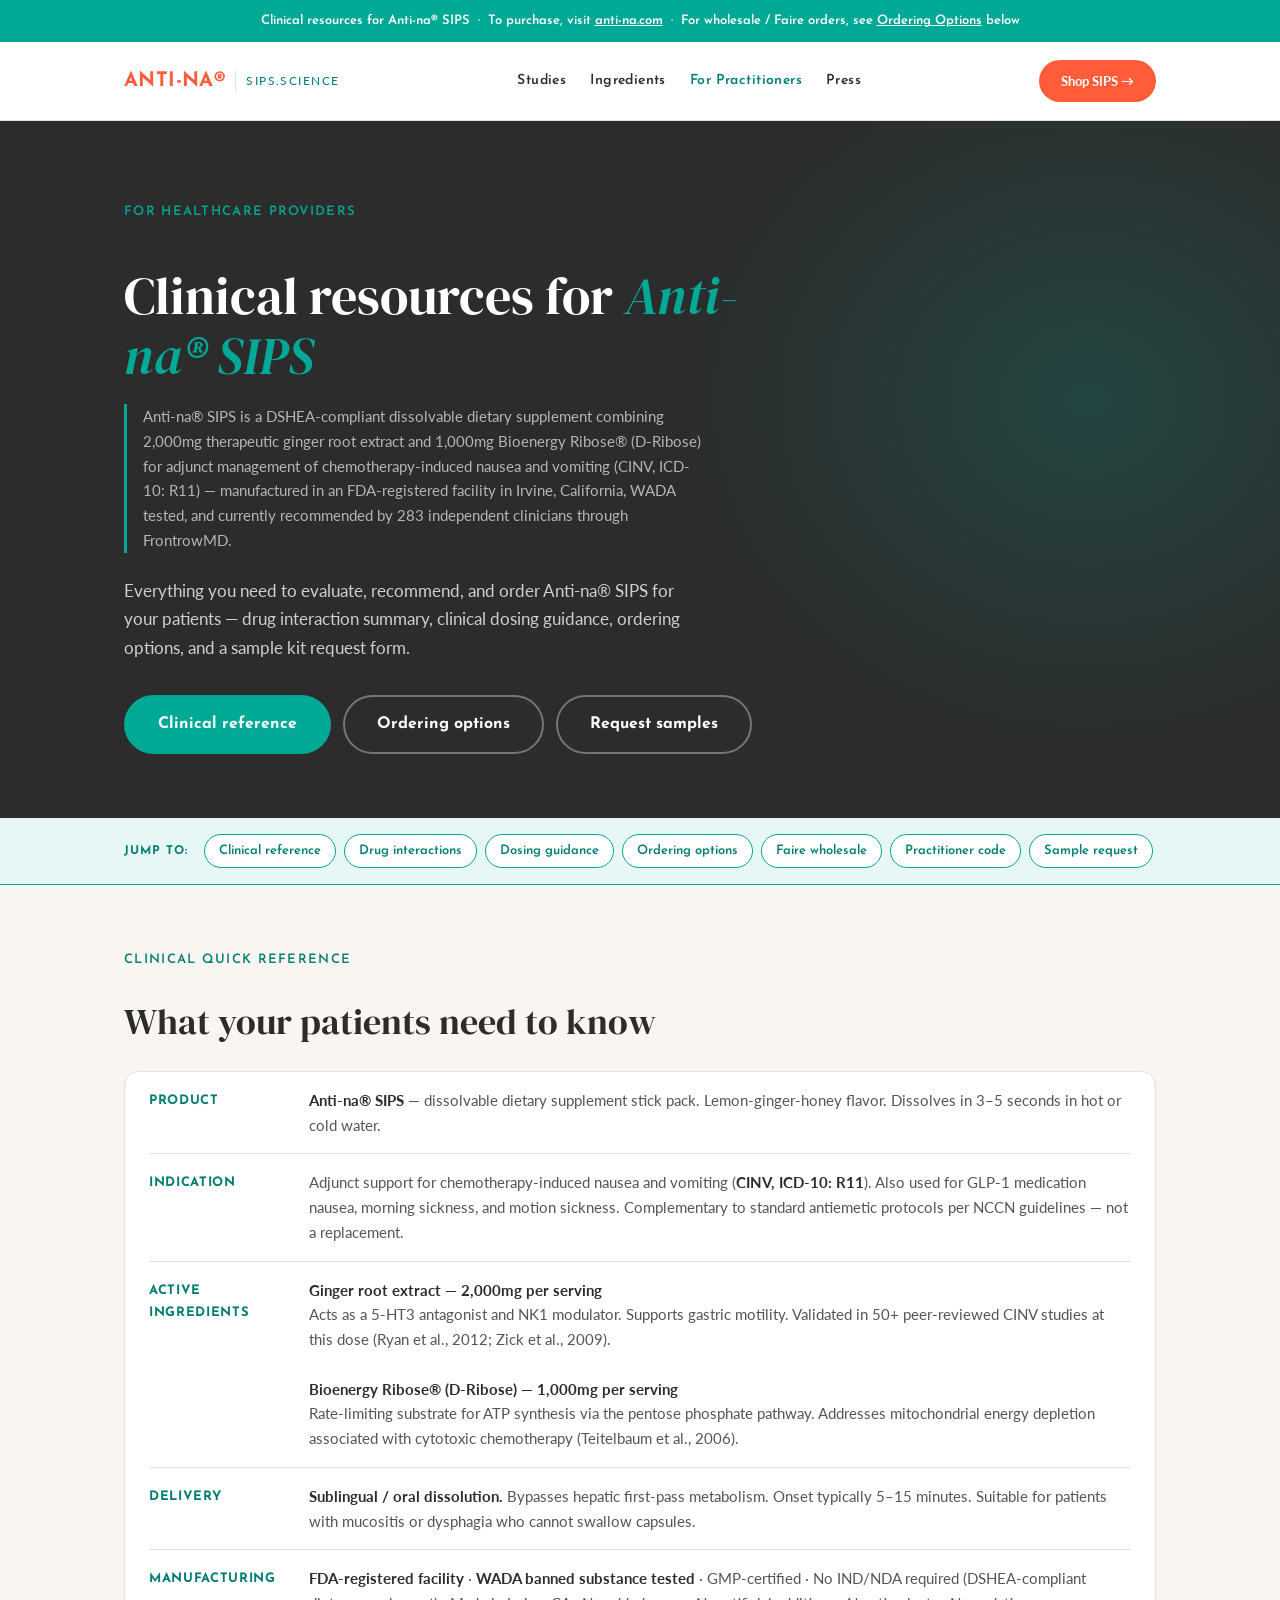
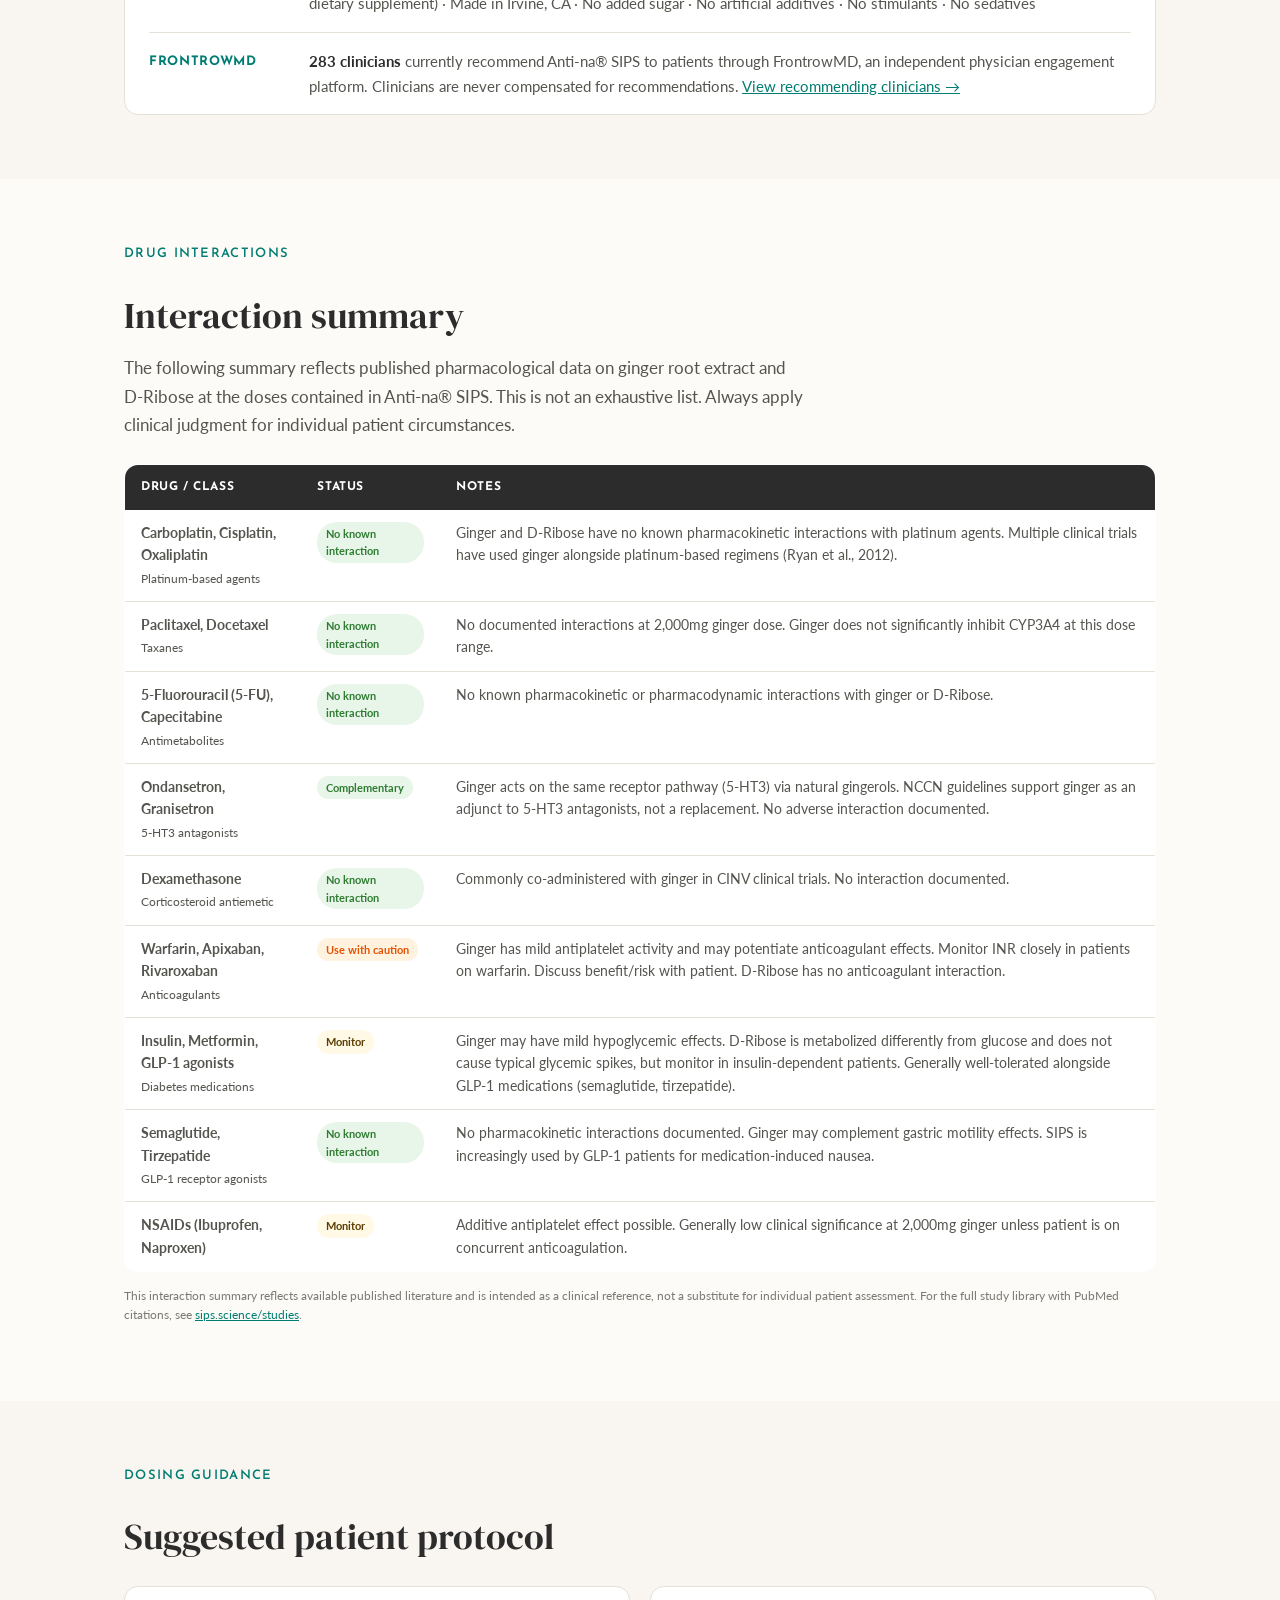
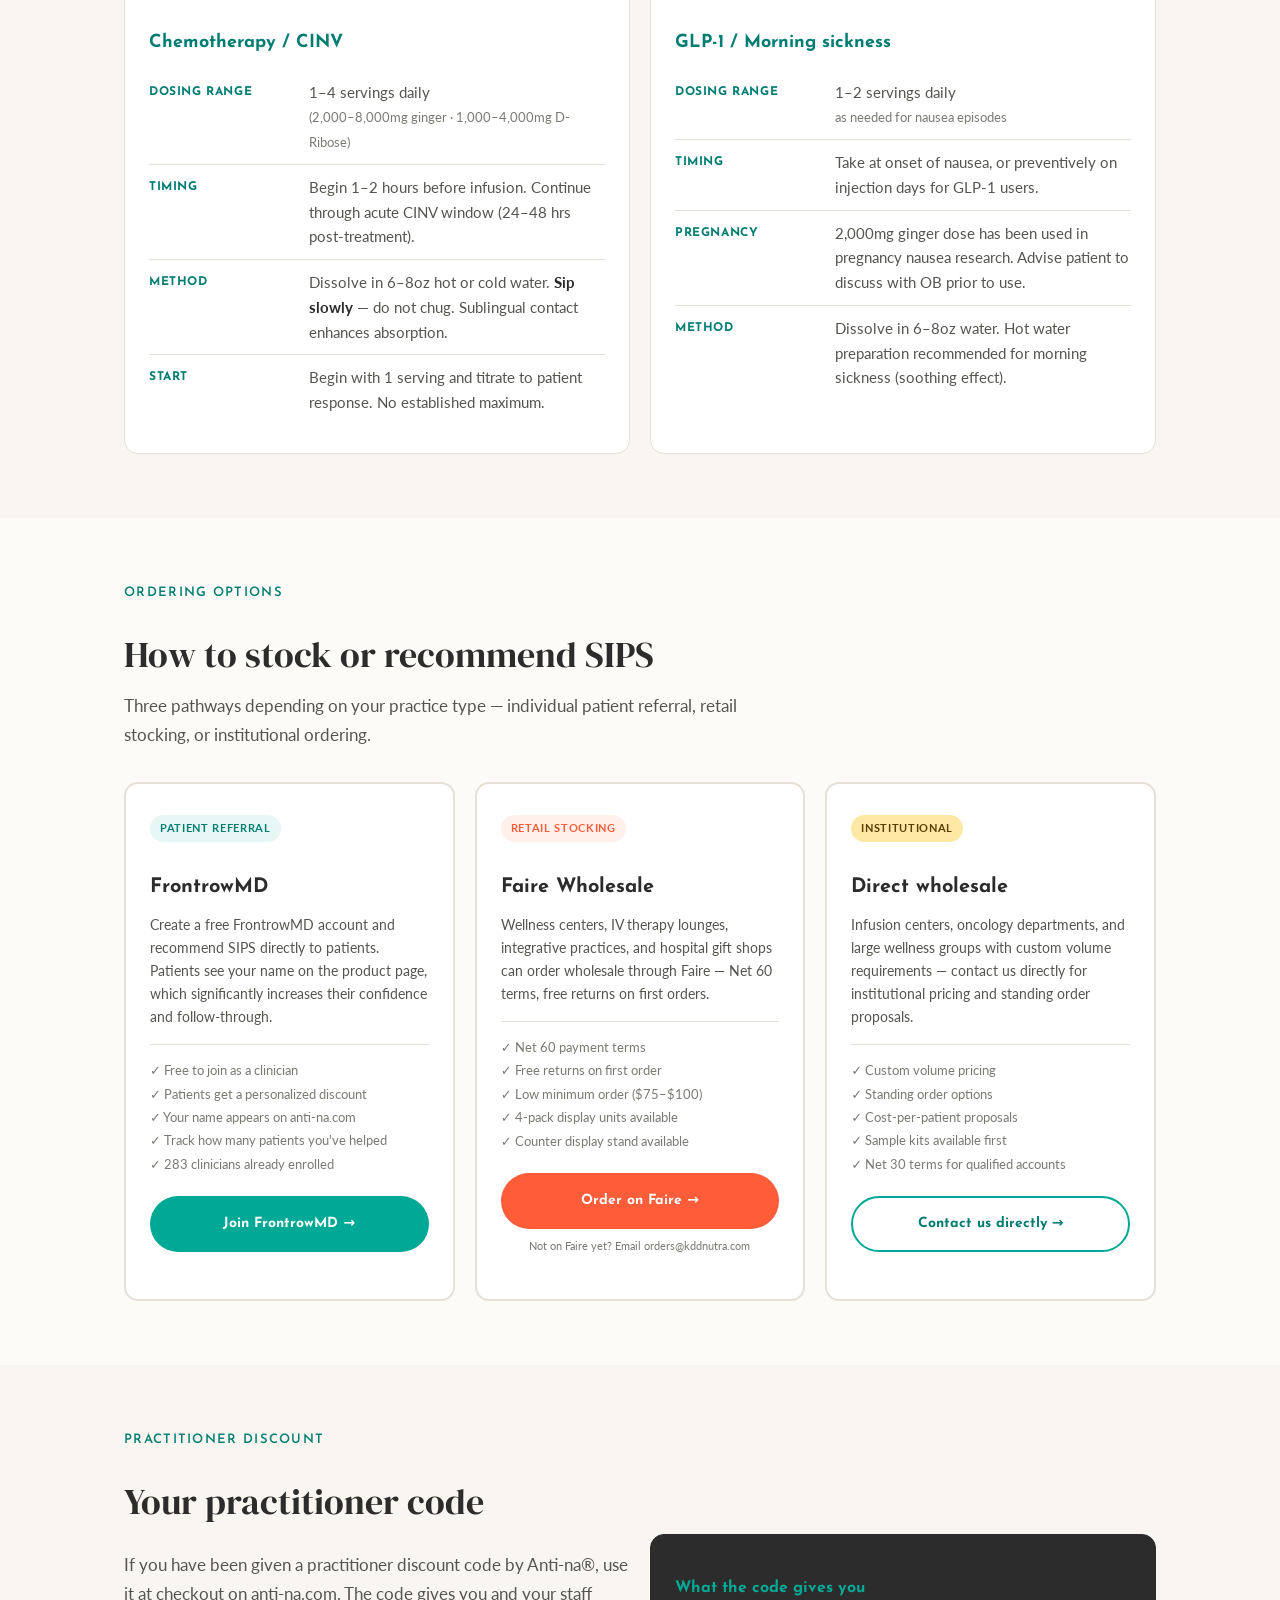
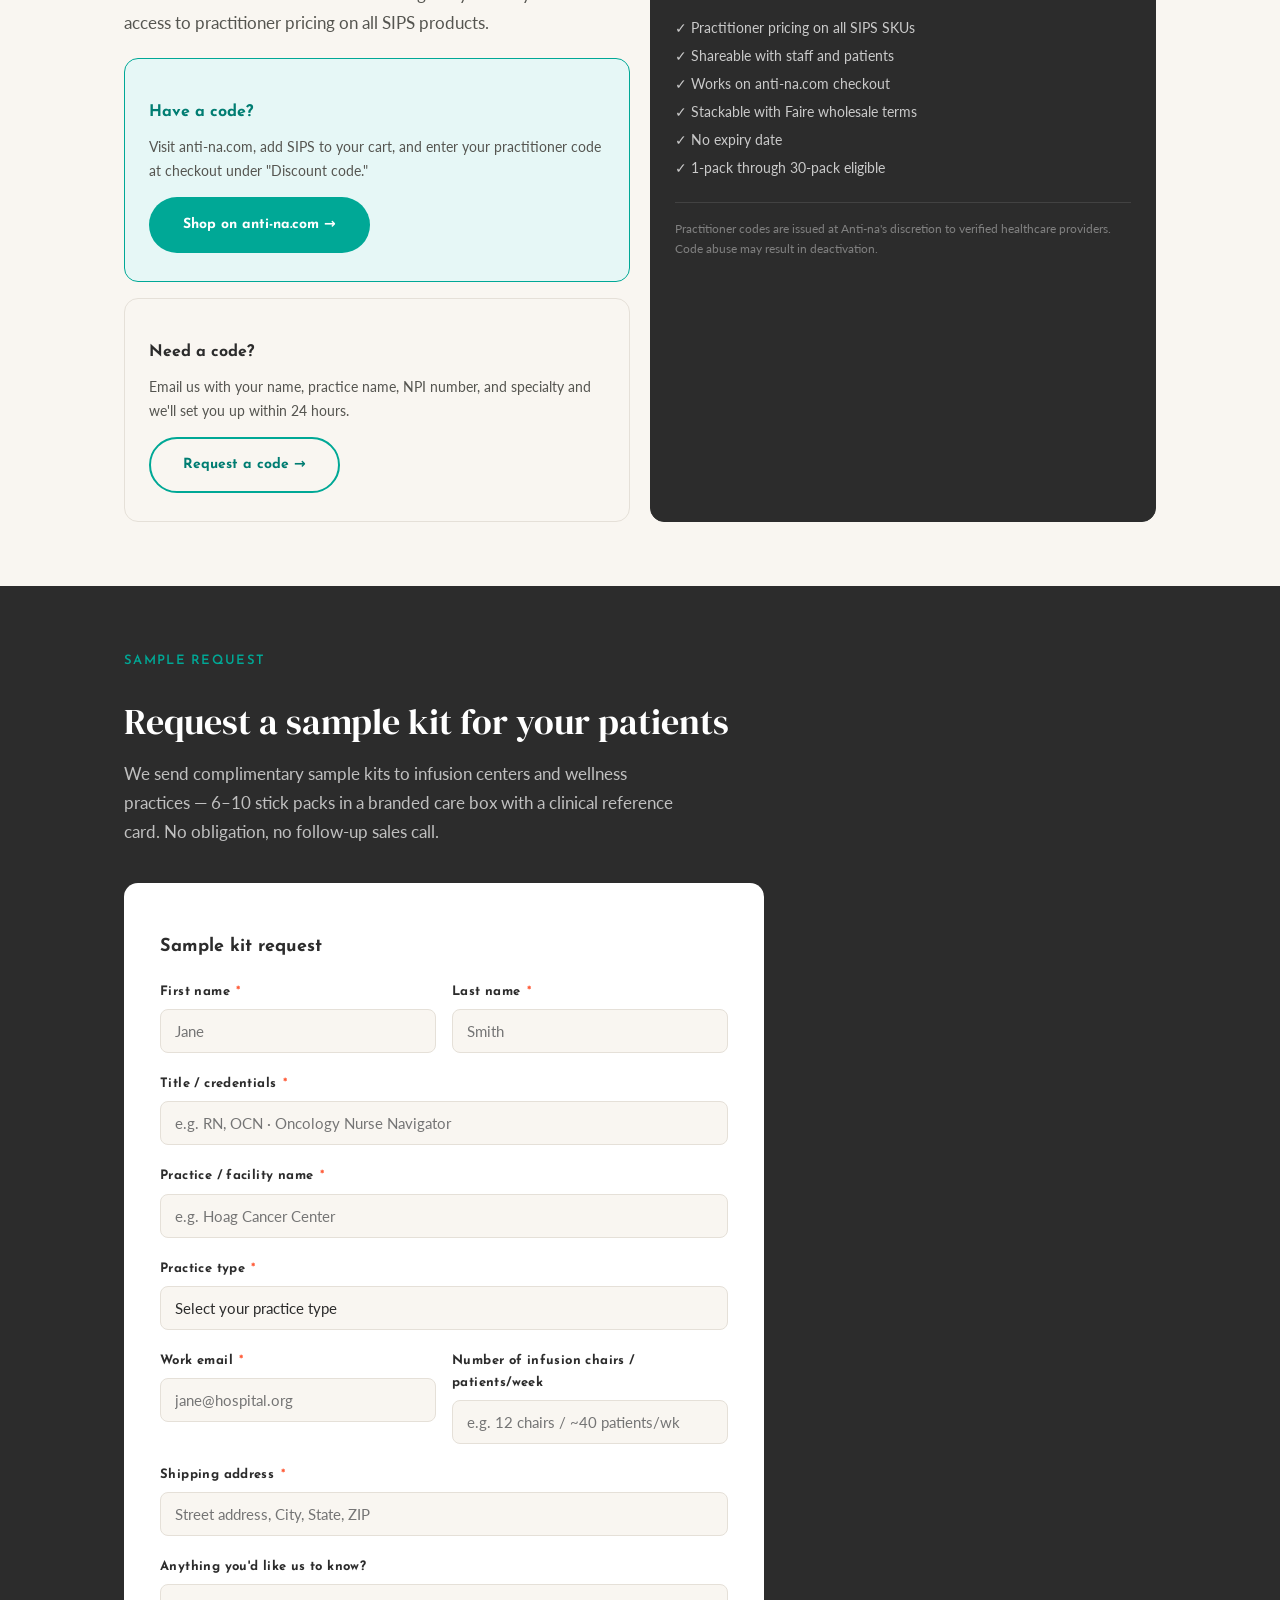
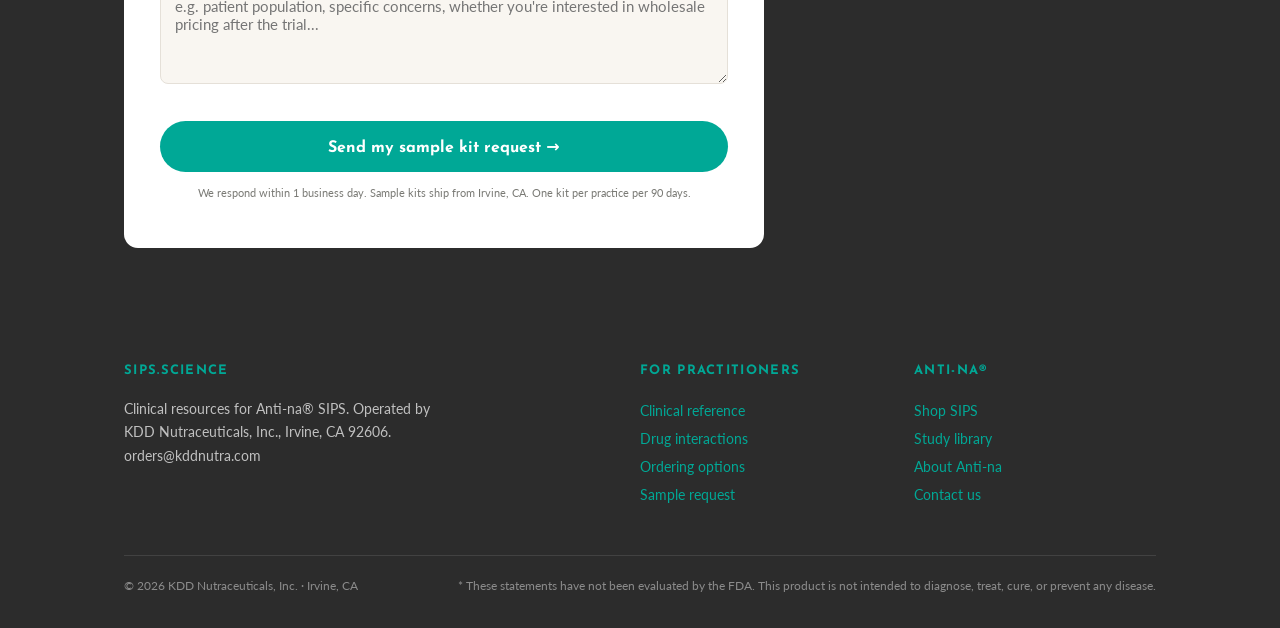
==== commit 0f0b40ba: "Rename for-practitionersV2.html to pages/for-practitioners.html" ====
--- a/pages/for-practitioners.html
+++ b/pages/for-practitioners.html
@@ -15,24 +15,160 @@
 <link rel="stylesheet" href="../css/brand.css">
 
 <script type="application/ld+json">
-{
-  "@context": "https://schema.org",
-  "@type": "MedicalWebPage",
-  "name": "Anti-na SIPS Practitioner Resources",
-  "url": "https://sips.science/pages/for-practitioners.html",
-  "description": "Clinical reference page for healthcare providers recommending Anti-na SIPS for chemotherapy-induced nausea and fatigue (CINV). Includes dosing, drug interactions, and sample request.",
-  "about": {
-    "@type": "MedicalCondition",
-    "name": "Chemotherapy-induced nausea and vomiting",
-    "alternateName": "CINV",
-    "code": { "@type": "MedicalCode", "code": "R11", "codingSystem": "ICD-10" }
+[
+  {
+    "@context": "https://schema.org",
+    "@type": "MedicalWebPage",
+    "name": "Anti-na SIPS Clinical Resources for Healthcare Practitioners",
+    "url": "https://sips.science/pages/for-practitioners.html",
+    "description": "Clinical reference for healthcare providers on Anti-na SIPS — a dissolvable dietary supplement combining 2,000mg therapeutic ginger root extract and 1,000mg Bioenergy Ribose for chemotherapy-induced nausea and fatigue (CINV). Includes drug interaction summary, dosing protocols, ordering options, and sample kit request.",
+    "keywords": "CINV, chemotherapy nausea, ginger supplement oncology, D-Ribose fatigue, infusion center supplement, anti-nausea complementary therapy, FrontrowMD, Faire wholesale supplement",
+    "about": [
+      {
+        "@type": "MedicalCondition",
+        "name": "Chemotherapy-induced nausea and vomiting",
+        "alternateName": "CINV",
+        "code": { "@type": "MedicalCode", "code": "R11", "codingSystem": "ICD-10" }
+      },
+      {
+        "@type": "MedicalCondition",
+        "name": "Cancer-related fatigue",
+        "code": { "@type": "MedicalCode", "code": "R53.0", "codingSystem": "ICD-10" }
+      }
+    ],
+    "audience": {
+      "@type": "MedicalAudience",
+      "audienceType": "Clinician",
+      "healthCondition": {
+        "@type": "MedicalCondition",
+        "name": "Chemotherapy-induced nausea and vomiting"
+      }
+    },
+    "specialty": "Oncology",
+    "lastReviewed": "2026-06-01",
+    "publisher": {
+      "@type": "Organization",
+      "name": "Anti-na",
+      "legalName": "KDD Nutraceuticals, Inc.",
+      "url": "https://anti-na.com",
+      "address": {
+        "@type": "PostalAddress",
+        "addressLocality": "Irvine",
+        "addressRegion": "CA",
+        "postalCode": "92606",
+        "addressCountry": "US"
+      }
+    },
+    "mainEntity": {
+      "@type": "DietarySupplement",
+      "name": "Anti-na SIPS",
+      "description": "Dissolvable dietary supplement combining 2,000mg therapeutic ginger root extract and 1,000mg Bioenergy Ribose (D-Ribose) for chemotherapy-induced nausea and fatigue. Sublingual delivery. No stimulants. No sedatives. FDA-registered facility. WADA tested.",
+      "activeIngredient": [
+        "Ginger root extract 2000mg",
+        "Bioenergy Ribose D-Ribose 1000mg"
+      ],
+      "administrationRoute": "Oral sublingual dissolution",
+      "recommendedIntake": "1 to 4 servings daily. Dissolve in 6-8oz water. Sip slowly.",
+      "maximumIntake": "No established maximum. Titrate to patient response.",
+      "safetyConsideration": "Ginger has mild antiplatelet activity. Use with caution in patients on warfarin or anticoagulants. Monitor INR. No known interactions with platinum-based chemotherapy agents, taxanes, or GLP-1 medications at 2000mg dose.",
+      "legalStatus": "DSHEA-compliant dietary supplement. Not intended to diagnose, treat, cure, or prevent any disease.",
+      "manufacturer": {
+        "@type": "Organization",
+        "name": "KDD Nutraceuticals, Inc.",
+        "address": {
+          "@type": "PostalAddress",
+          "addressLocality": "Irvine",
+          "addressRegion": "CA",
+          "addressCountry": "US"
+        }
+      },
+      "offers": {
+        "@type": "AggregateOffer",
+        "url": "https://anti-na.com/products/anti-na-sips",
+        "priceCurrency": "USD",
+        "availability": "https://schema.org/InStock"
+      }
+    }
   },
-  "audience": {
-    "@type": "MedicalAudience",
-    "audienceType": "Clinician"
-  }
-}
+  {
+    "@context": "https://schema.org",
+    "@type": "FAQPage",
+    "mainEntity": [
+      {
+        "@type": "Question",
+        "name": "Is Anti-na SIPS safe to use alongside prescribed chemotherapy anti-nausea medications?",
+        "acceptedAnswer": {
+          "@type": "Answer",
+          "text": "Yes. Anti-na SIPS is designed to complement standard antiemetic protocols, not replace them. NCCN guidelines support ginger as an adjunct to 5-HT3 antagonists such as ondansetron. Multiple clinical trials have used ginger alongside platinum-based regimens without adverse pharmacokinetic interactions. For patients on anticoagulants, monitor INR as ginger has mild antiplatelet activity."
+        }
+      },
+      {
+        "@type": "Question",
+        "name": "What is the recommended dosing protocol for CINV patients?",
+        "acceptedAnswer": {
+          "@type": "Answer",
+          "text": "For chemotherapy-induced nausea: 1 to 4 servings daily (2,000 to 8,000mg ginger / 1,000 to 4,000mg D-Ribose). Begin 1 to 2 hours before infusion and continue through the acute CINV window of 24 to 48 hours post-treatment. Dissolve in 6 to 8 oz water and sip slowly for sublingual absorption. No established maximum dose."
+        }
+      },
+      {
+        "@type": "Question",
+        "name": "How can clinicians recommend Anti-na SIPS to their patients?",
+        "acceptedAnswer": {
+          "@type": "Answer",
+          "text": "Clinicians can join FrontrowMD free of charge to recommend Anti-na SIPS directly to patients. Patients see the clinician's name on the product page, which increases confidence and follow-through. 283 clinicians currently recommend SIPS through FrontrowMD. Clinicians are never compensated for recommendations."
+        }
+      },
+      {
+        "@type": "Question",
+        "name": "How can infusion centers and wellness practices order Anti-na SIPS wholesale?",
+        "acceptedAnswer": {
+          "@type": "Answer",
+          "text": "Wholesale ordering is available through three channels: Faire marketplace for retail stocking (Net 60 terms, free returns on first order, low minimum $75-$100), direct institutional ordering for infusion centers and hospitals (contact orders@kddnutra.com for volume pricing and standing order proposals), and FrontrowMD for individual patient referrals with practitioner discount codes."
+        }
+      }
+    ]
+  },
+  {
+    "@context": "https://schema.org",
+    "@type": "Organization",
+    "name": "Anti-na",
+    "legalName": "KDD Nutraceuticals, Inc.",
+    "url": "https://anti-na.com",
+    "logo": "https://anti-na.com/cdn/shop/files/Logo_Anti-na_SIPS.png",
+    "contactPoint": {
+      "@type": "ContactPoint",
+      "email": "orders@kddnutra.com",
+      "contactType": "customer service",
+      "availableLanguage": "English"
+    },
+    "address": {
+      "@type": "PostalAddress",
+      "addressLocality": "Irvine",
+      "addressRegion": "CA",
+      "postalCode": "92606",
+      "addressCountry": "US"
+    },
+    "sameAs": [
+      "https://anti-na.com",
+      "https://sips.science"
+    ]
+  }
+]
 </script>
+
+<!-- GEO / AI ENGINE SIGNALS:
+     The meta tags below help AI engines (Perplexity, ChatGPT, Gemini)
+     correctly categorize and cite this page in health-related queries.
+     They signal: medical audience, clinical content, supplement category. -->
+<meta name="robots" content="index, follow">
+<meta name="audience" content="healthcare professionals, oncology nurses, integrative medicine practitioners, infusion center staff, wellness practitioners">
+<meta name="subject" content="Chemotherapy-induced nausea and vomiting, CINV, dietary supplement, ginger, D-Ribose, clinical reference">
+<meta property="og:type" content="website">
+<meta property="og:image" content="https://anti-na.com/cdn/shop/files/Sips_Packet_ca81bfb4-1113-4f51-ba30-6396133ad5d6.png">
+<meta property="og:site_name" content="sips.science">
+<meta name="twitter:card" content="summary_large_image">
+<meta name="twitter:title" content="For Healthcare Practitioners | Anti-na SIPS Clinical Resources">
+<meta name="twitter:description" content="Drug interactions, dosing guidance, Faire wholesale ordering, and sample kit requests for Anti-na SIPS — for infusion centers, oncology practices, and wellness providers.">
 
 <style>
   /* ── HERO ── */
@@ -311,24 +447,7 @@
     line-height: 1.6;
   }
 
-  /* ── ADVISOR COMPACT ── */
-  .advisor-compact {
-    display: flex;
-    gap: 14px;
-    align-items: center;
-    padding: 16px 20px;
-    background: var(--cream);
-    border-radius: var(--radius);
-    border: 1px solid var(--rule);
-  }
-  .advisor-compact__avatar {
-    width: 48px; height: 48px;
-    border-radius: 50%;
-    display: flex; align-items: center; justify-content: center;
-    font-weight: 700; font-size: 15px; flex-shrink: 0;
-  }
-  .advisor-compact__name { font-weight: 700; font-size: 14px; margin-bottom: 2px; }
-  .advisor-compact__title { font-size: 12px; color: var(--muted); line-height: 1.5; }
+  /* advisor cards removed */
 </style>
 </head>
 <body>
@@ -358,6 +477,13 @@
   <div class="container">
     <span class="eyebrow" style="color:var(--teal)">For healthcare providers</span>
     <h1>Clinical resources for <em>Anti-na® SIPS</em></h1>
+    <!-- GEO DEFINITION HOOK: first factual sentence after H1.
+         Perplexity, ChatGPT, and Gemini extract this for citation
+         when clinicians search "ginger supplement CINV" or
+         "natural nausea relief chemotherapy practitioners." -->
+    <p style="font-size:15px; color:rgba(255,255,255,.65); border-left:3px solid var(--teal); padding-left:16px; margin-bottom:24px; line-height:1.65;">
+      Anti-na® SIPS is a DSHEA-compliant dissolvable dietary supplement combining 2,000mg therapeutic ginger root extract and 1,000mg Bioenergy Ribose® (D-Ribose) for adjunct management of chemotherapy-induced nausea and vomiting (CINV, ICD-10: R11) — manufactured in an FDA-registered facility in Irvine, California, WADA tested, and currently recommended by 283 independent clinicians through FrontrowMD.
+    </p>
     <p>
       Everything you need to evaluate, recommend, and order Anti-na® SIPS for your patients — drug interaction summary, clinical dosing guidance, ordering options, and a sample kit request form.
     </p>
@@ -388,23 +514,6 @@
   <div class="container">
     <span class="eyebrow eyebrow--teal">Clinical quick reference</span>
     <h2 style="font-size:36px; margin-bottom:28px;">What your patients need to know</h2>
-
-    <div class="grid-2" style="margin-bottom:28px;">
-      <div class="advisor-compact">
-        <div class="advisor-compact__avatar" style="background:var(--orange-light);color:var(--orange)">DF</div>
-        <div>
-          <div class="advisor-compact__name">David Foreman, RPh</div>
-          <div class="advisor-compact__title">Board Advisor, Anti-na® · Registered Pharmacist<br>The Herbal Pharmacist® · USC College of Pharmacy</div>
-        </div>
-      </div>
-      <div class="advisor-compact">
-        <div class="advisor-compact__avatar" style="background:var(--teal-light);color:var(--teal-dark)">DR</div>
-        <div>
-          <div class="advisor-compact__name">Diana Ramos, MD, MPH, MBA</div>
-          <div class="advisor-compact__title">Formula Advisor, Anti-na® · ACOG Vice Chair, District IX<br>Associate Clinical Professor, Keck USC</div>
-        </div>
-      </div>
-    </div>
 
     <div class="card" style="padding:0 24px;">
       <div class="ref-table">
